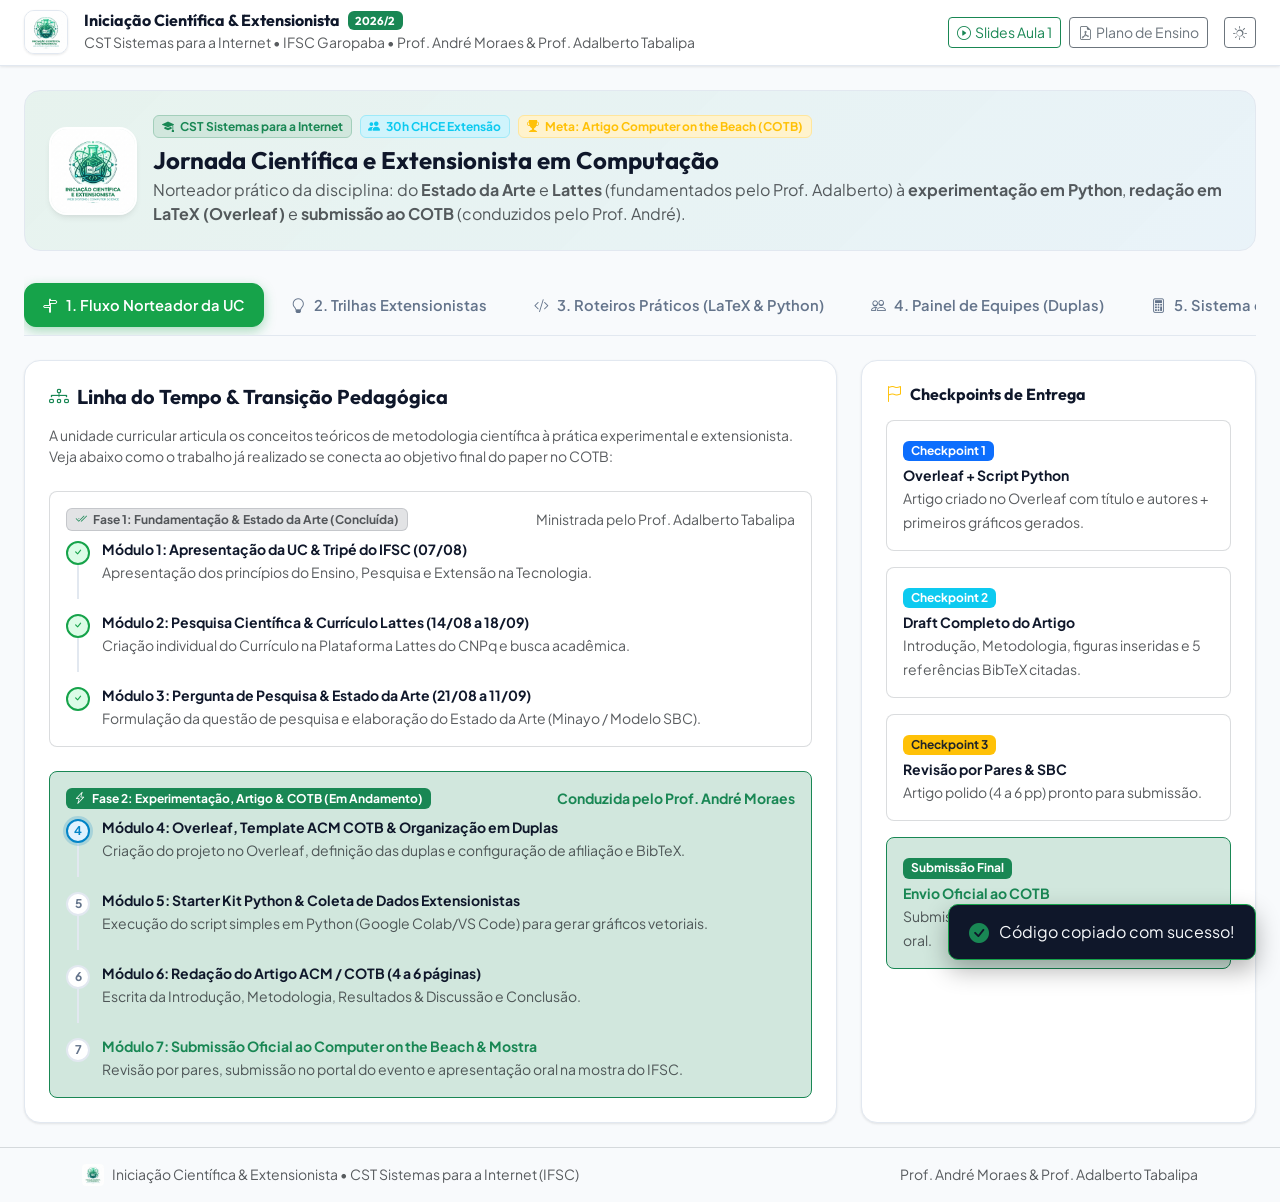
==== 2026-2/index.html @ ced4a986 "fix(overleaf): atualiza link do template simplificado no overleaf" ====
<!DOCTYPE html>
<html lang="pt-BR" data-bs-theme="light">

<head>
  <meta charset="UTF-8">
  <meta name="viewport" content="width=device-width, initial-scale=1.0">
  <title>Dashboard Iniciação Científica & Extensionista — CST Sistemas para a Internet (IFSC)</title>
  <meta name="description" content="Dashboard, Fluxo Norteador e Roteiros Práticos da Unidade Curricular de Iniciação Científica e Extensionista — CST Sistemas para a Internet (IFSC Câmpus Garopaba 2026/2).">

  <!-- Google Fonts -->
  <link rel="preconnect" href="https://fonts.googleapis.com">
  <link rel="preconnect" href="https://fonts.gstatic.com" crossorigin>
  <link href="https://fonts.googleapis.com/css2?family=Fira+Code:wght@400;500;600&family=Outfit:wght@400;500;600;700;800&family=Plus+Jakarta+Sans:wght@300;400;500;600;700;800&display=swap" rel="stylesheet">

  <!-- Bootstrap 5 CSS & Icons -->
  <link href="https://cdn.jsdelivr.net/npm/bootstrap@5.3.3/dist/css/bootstrap.min.css" rel="stylesheet">
  <link rel="stylesheet" href="https://cdn.jsdelivr.net/npm/bootstrap-icons@1.11.3/font/bootstrap-icons.min.css">

  <!-- Google Sign-In Identity Services & Estilos Dinâmicos -->
  <script src="https://accounts.google.com/gsi/client" async defer></script>
  <link rel="stylesheet" href="ice-live.css">

  <style>
    :root {
      --ifsc-green: #16a34a;
      --ifsc-green-hover: #15803d;
      --ifsc-green-light: #22c55e;
      --ifsc-green-subtle: #dcfce7;
      --bg-body: #f8fafc;
      --bg-surface: #ffffff;
      --bg-surface-alt: #f1f5f9;
      --bg-card: #ffffff;
      --bg-card-hover: #f8fafc;
      --text-main: #0f172a;
      --text-muted: #64748b;
      --border-color: #e2e8f0;
      --accent-blue: #0284c7;
      --accent-blue-subtle: #e0f2fe;
      --accent-purple: #7c3aed;
      --accent-purple-subtle: #f3e8ff;
      --accent-amber: #d97706;
      --accent-amber-subtle: #fef3c7;
      --accent-emerald: #059669;
      --accent-cyan: #0891b2;
      --radius-lg: 16px;
      --radius-md: 12px;
      --font-title: 'Outfit', sans-serif;
      --font-body: 'Plus Jakarta Sans', sans-serif;
      --font-code: 'Fira Code', monospace;
      --shadow-sm: 0 1px 3px rgba(0,0,0,0.06), 0 1px 2px rgba(0,0,0,0.04);
      --shadow-md: 0 4px 6px -1px rgba(0,0,0,0.07), 0 2px 4px -2px rgba(0,0,0,0.05);
      --shadow-lg: 0 10px 15px -3px rgba(0,0,0,0.08), 0 4px 6px -4px rgba(0,0,0,0.04);
    }

    [data-bs-theme="dark"] {
      --bg-body: #090d16;
      --bg-surface: #111827;
      --bg-surface-alt: #1a2234;
      --bg-card: #131d31;
      --bg-card-hover: #1b2844;
      --text-main: #f8fafc;
      --text-muted: #94a3b8;
      --border-color: rgba(255, 255, 255, 0.1);
      --ifsc-green-subtle: rgba(22, 163, 74, 0.2);
      --accent-blue-subtle: rgba(2, 132, 199, 0.2);
      --accent-purple-subtle: rgba(124, 58, 237, 0.2);
      --accent-amber-subtle: rgba(217, 119, 6, 0.2);
      --shadow-sm: 0 1px 3px rgba(0,0,0,0.3);
      --shadow-md: 0 4px 6px -1px rgba(0,0,0,0.4);
      --shadow-lg: 0 10px 15px -3px rgba(0,0,0,0.5);
    }

    * {
      box-sizing: border-box;
      margin: 0;
      padding: 0;
    }

    body {
      font-family: var(--font-body);
      background-color: var(--bg-body);
      color: var(--text-main);
      min-height: 100vh;
      display: flex;
      flex-direction: column;
      overflow-x: hidden;
      transition: background-color 0.25s ease, color 0.25s ease;
    }

    .font-title { font-family: var(--font-title); }
    .font-code { font-family: var(--font-code); }

    /* Header */
    .app-header {
      background: var(--bg-surface);
      border-bottom: 1px solid var(--border-color);
      position: sticky;
      top: 0;
      z-index: 1030;
      padding: 0.65rem 0;
      box-shadow: var(--shadow-sm);
    }

    .header-logo {
      width: 44px;
      height: 44px;
      border-radius: 10px;
      object-fit: cover;
      box-shadow: var(--shadow-sm);
      border: 1px solid var(--border-color);
    }

    /* Hero Banner */
    .hero-banner {
      background: linear-gradient(135deg, rgba(22, 163, 74, 0.08) 0%, rgba(2, 132, 199, 0.06) 100%);
      border: 1px solid var(--border-color);
      border-radius: var(--radius-lg);
      padding: 1.5rem;
      position: relative;
    }

    .hero-logo-large {
      width: 88px;
      height: 88px;
      border-radius: 18px;
      object-fit: cover;
      box-shadow: var(--shadow-md);
      border: 2px solid white;
    }

    /* Navegação Principal em Abas */
    .nav-tabs-custom {
      display: flex;
      gap: 0.5rem;
      border-bottom: 1px solid var(--border-color);
      padding: 0.5rem 0;
      overflow-x: auto;
      scrollbar-width: none;
    }
    .nav-tabs-custom::-webkit-scrollbar { display: none; }

    .tab-btn {
      background: transparent;
      border: 1px solid transparent;
      color: var(--text-muted);
      padding: 0.6rem 1.15rem;
      border-radius: 12px;
      font-weight: 600;
      font-size: 0.92rem;
      display: inline-flex;
      align-items: center;
      gap: 0.5rem;
      cursor: pointer;
      transition: all 0.2s ease;
      white-space: nowrap;
    }

    .tab-btn:hover {
      color: var(--text-main);
      background: var(--bg-surface-alt);
      border-color: var(--border-color);
    }

    .tab-btn.active {
      background: var(--ifsc-green);
      color: white !important;
      border-color: var(--ifsc-green);
      box-shadow: 0 4px 12px rgba(22, 163, 74, 0.35);
    }

    /* Cards e Containers */
    .section-card {
      background: var(--bg-card);
      border: 1px solid var(--border-color);
      border-radius: var(--radius-lg);
      padding: 1.5rem;
      box-shadow: var(--shadow-sm);
    }

    .hub-card {
      background: var(--bg-card);
      border: 1px solid var(--border-color);
      border-radius: var(--radius-lg);
      padding: 1.35rem;
      height: 100%;
      display: flex;
      flex-direction: column;
      box-shadow: var(--shadow-sm);
      transition: all 0.25s cubic-bezier(0.16, 1, 0.3, 1);
      position: relative;
    }

    .hub-card:hover {
      transform: translateY(-4px);
      box-shadow: var(--shadow-lg);
      border-color: rgba(22, 163, 74, 0.45);
    }

    .card-icon-lg {
      width: 56px;
      height: 56px;
      border-radius: 14px;
      display: flex;
      align-items: center;
      justify-content: center;
      font-size: 1.7rem;
      margin-bottom: 1rem;
      box-shadow: var(--shadow-sm);
    }

    .badge-green { background: var(--ifsc-green-subtle); color: var(--ifsc-green); }
    .badge-blue { background: var(--accent-blue-subtle); color: var(--accent-blue); }
    .badge-purple { background: var(--accent-purple-subtle); color: var(--accent-purple); }
    .badge-amber { background: var(--accent-amber-subtle); color: var(--accent-amber); }
    .badge-cyan { background: #cffafe; color: var(--accent-cyan); }

    /* Fluxo da Disciplina (Roadmap) */
    .flow-step {
      position: relative;
      padding-left: 2.25rem;
      margin-bottom: 1.75rem;
    }

    .flow-step::before {
      content: '';
      position: absolute;
      left: 11px;
      top: 26px;
      bottom: -15px;
      width: 2px;
      background: var(--border-color);
    }

    .flow-step:last-child::before { display: none; }

    .flow-dot {
      position: absolute;
      left: 0;
      top: 2px;
      width: 24px;
      height: 24px;
      border-radius: 50%;
      display: flex;
      align-items: center;
      justify-content: center;
      font-size: 0.75rem;
      font-weight: 700;
      background: var(--bg-surface);
      border: 2px solid var(--border-color);
      color: var(--text-muted);
    }

    .flow-done .flow-dot {
      background: #dcfce7;
      border-color: var(--ifsc-green);
      color: var(--ifsc-green);
    }

    .flow-current .flow-dot {
      background: #e0f2fe;
      border-color: var(--accent-blue);
      color: var(--accent-blue);
      box-shadow: 0 0 0 3px rgba(2, 132, 199, 0.2);
    }

    /* Code Blocks */
    .code-wrapper {
      background: #0d1117;
      border: 1px solid rgba(255, 255, 255, 0.12);
      border-radius: 10px;
      position: relative;
      overflow: hidden;
      margin: 1rem 0;
    }

    .code-header {
      background: #161b22;
      padding: 0.45rem 0.9rem;
      display: flex;
      justify-content: space-between;
      align-items: center;
      border-bottom: 1px solid rgba(255, 255, 255, 0.08);
      font-size: 0.8rem;
      color: #8b949e;
    }

    .code-content {
      padding: 0.9rem;
      margin: 0;
      overflow-x: auto;
      font-family: var(--font-code);
      font-size: 0.82rem;
      color: #e6edf3;
      line-height: 1.45;
    }

    .btn-copy {
      background: rgba(255, 255, 255, 0.1);
      border: 1px solid rgba(255, 255, 255, 0.2);
      color: #e6edf3;
      padding: 0.2rem 0.55rem;
      border-radius: 6px;
      font-size: 0.75rem;
      cursor: pointer;
      display: inline-flex;
      align-items: center;
      gap: 0.3rem;
      transition: all 0.2s;
    }

    .btn-copy:hover {
      background: var(--ifsc-green);
      color: white;
      border-color: var(--ifsc-green);
    }

    /* Toast */
    #toast-notification {
      position: fixed;
      bottom: 1.5rem;
      right: 1.5rem;
      background: #0f172a;
      color: #f8fafc;
      border: 1px solid var(--ifsc-green);
      border-radius: 10px;
      padding: 0.75rem 1.25rem;
      box-shadow: 0 10px 25px rgba(0, 0, 0, 0.3);
      display: flex;
      align-items: center;
      gap: 0.6rem;
      z-index: 1060;
      transform: translateY(150%);
      transition: transform 0.3s cubic-bezier(0.16, 1, 0.3, 1);
    }
    #toast-notification.show { transform: translateY(0); }
  </style>
</head>

<body>

  <!-- Toast de Notificação -->
  <div id="toast-notification">
    <i class="bi bi-check-circle-fill text-success fs-5"></i>
    <span id="toast-msg">Código copiado com sucesso!</span>
  </div>

  <!-- Header Superior -->
  <header class="app-header">
    <div class="container-fluid px-lg-4">
      <div class="d-flex align-items-center justify-content-between">
        <div class="d-flex align-items-center gap-3">
          <img src="logo-ice.jpg" alt="Logo Iniciação Científica IFSC" class="header-logo">
          <div>
            <h1 class="h6 mb-0 font-title fw-bold d-flex align-items-center gap-2">
              Iniciação Científica & Extensionista 
              <span class="badge bg-success text-white" style="font-size: 0.72rem;">2026/2</span>
            </h1>
            <small class="text-muted d-none d-md-inline">CST Sistemas para a Internet • IFSC Garopaba • Prof. André Moraes & Prof. Adalberto Tabalipa</small>
          </div>
        </div>

        <div class="d-flex align-items-center gap-2">
          <a href="aula-1-introducao/index.html" class="btn btn-sm btn-outline-success d-inline-flex align-items-center gap-1">
            <i class="bi bi-play-circle"></i> <span class="d-none d-sm-inline">Slides Aula 1</span>
          </a>
          <a href="plano_de_ensino.pdf" target="_blank" class="btn btn-sm btn-outline-secondary d-inline-flex align-items-center gap-1">
            <i class="bi bi-file-earmark-pdf"></i> <span class="d-none d-sm-inline">Plano de Ensino</span>
          </a>
          <div id="ice-auth"></div>
          <button class="btn btn-sm btn-outline-secondary" id="theme-toggle" title="Alternar Tema Claro/Escuro">
            <i class="bi bi-sun"></i>
          </button>
        </div>
      </div>
    </div>
  </header>

  <!-- Container Principal -->
  <main class="container-fluid px-lg-4 py-4 flex-grow-1">

    <!-- Hero Banner com Identidade Visual & Norteador -->
    <div class="hero-banner mb-4">
      <div class="row align-items-center g-3">
        <div class="col-auto">
          <img src="logo-ice.jpg" alt="Logotipo Oficial ICE IFSC" class="hero-logo-large">
        </div>
        <div class="col">
          <div class="d-flex flex-wrap gap-2 mb-2">
            <span class="badge bg-success-subtle text-success border border-success-subtle fw-bold"><i class="bi bi-mortarboard-fill me-1"></i> CST Sistemas para a Internet</span>
            <span class="badge bg-info-subtle text-info border border-info-subtle fw-bold"><i class="bi bi-people-fill me-1"></i> 30h CHCE Extensão</span>
            <span class="badge bg-warning-subtle text-warning border border-warning-subtle fw-bold"><i class="bi bi-trophy-fill me-1"></i> Meta: Artigo Computer on the Beach (COTB)</span>
          </div>
          <h2 class="h4 font-title fw-bold text-main mb-1">Jornada Científica e Extensionista em Computação</h2>
          <p class="text-muted mb-0">
            Norteador prático da disciplina: do <strong>Estado da Arte</strong> e <strong>Lattes</strong> (fundamentados pelo Prof. Adalberto) à <strong>experimentação em Python</strong>, <strong>redação em LaTeX (Overleaf)</strong> e <strong>submissão ao COTB</strong> (conduzidos pelo Prof. André).
          </p>
        </div>
      </div>
    </div>

    <!-- Navegação Principal por Abas -->
    <div class="nav-tabs-custom mb-4">
      <button class="tab-btn active" onclick="switchTab('tab-fluxo')">
        <i class="bi bi-signpost-split"></i> 1. Fluxo Norteador da UC
      </button>
      <button class="tab-btn" onclick="switchTab('tab-trilhas')">
        <i class="bi bi-lightbulb"></i> 2. Trilhas Extensionistas
      </button>
      <button class="tab-btn" onclick="switchTab('tab-roteiros')">
        <i class="bi bi-code-slash"></i> 3. Roteiros Práticos (LaTeX &amp; Python)
      </button>
      <button class="tab-btn" onclick="switchTab('tab-projetos')">
        <i class="bi bi-people"></i> 4. Painel de Equipes (Duplas)
      </button>
      <button class="tab-btn" onclick="switchTab('tab-avaliacao')">
        <i class="bi bi-calculator"></i> 5. Sistema de Avaliação
      </button>
      <button class="tab-btn" onclick="switchTab('tab-acervo')">
        <i class="bi bi-journal-bookmark"></i> 6. Acervo &amp; Links
      </button>
      <button class="tab-btn docente-only" id="tabBtnDocente" onclick="switchTab('tab-docente')" style="border-color: rgba(217, 119, 6, 0.45); color: #d97706;" title="Área restrita de gestão docente">
        <i class="bi bi-shield-lock-fill text-warning"></i> 7. Painel Docente <span class="badge bg-danger-subtle text-danger ms-1" style="font-size: 0.65rem;">Restrito</span>
      </button>
    </div>

    <!-- ========================================== -->
    <!-- ABA 1: FLUXO NORTEADOR DA DISCIPLINA -->
    <!-- ========================================== -->
    <section id="tab-fluxo" class="tab-content">
      <div class="row g-4">
        <div class="col-lg-8">
          <div class="section-card h-100">
            <h3 class="h5 font-title fw-bold mb-3 d-flex align-items-center gap-2">
              <i class="bi bi-diagram-3 text-success"></i> Linha do Tempo &amp; Transição Pedagógica
            </h3>
            <p class="text-muted small mb-4">
              A unidade curricular articula os conceitos teóricos de metodologia científica à prática experimental e extensionista. Veja abaixo como o trabalho já realizado se conecta ao objetivo final do paper no COTB:
            </p>

            <!-- FASE 1: PROF ADALBERTO -->
            <div class="p-3 bg-body rounded-3 border border-secondary border-opacity-25 mb-4">
              <div class="d-flex align-items-center justify-content-between mb-2">
                <span class="badge bg-secondary-subtle text-muted border border-secondary border-opacity-25 fw-bold">
                  <i class="bi bi-check2-all text-success me-1"></i> Fase 1: Fundamentação &amp; Estado da Arte (Concluída)
                </span>
                <span class="text-muted small">Ministrada pelo Prof. Adalberto Tabalipa</span>
              </div>

              <div class="flow-step flow-done">
                <div class="flow-dot"><i class="bi bi-check"></i></div>
                <strong class="d-block small text-main">Módulo 1: Apresentação da UC &amp; Tripé do IFSC (07/08)</strong>
                <span class="text-muted small">Apresentação dos princípios do Ensino, Pesquisa e Extensão na Tecnologia.</span>
              </div>

              <div class="flow-step flow-done">
                <div class="flow-dot"><i class="bi bi-check"></i></div>
                <strong class="d-block small text-main">Módulo 2: Pesquisa Científica &amp; Currículo Lattes (14/08 a 18/09)</strong>
                <span class="text-muted small">Criação individual do Currículo na Plataforma Lattes do CNPq e busca acadêmica.</span>
              </div>

              <div class="flow-step flow-done mb-0">
                <div class="flow-dot"><i class="bi bi-check"></i></div>
                <strong class="d-block small text-main">Módulo 3: Pergunta de Pesquisa &amp; Estado da Arte (21/08 a 11/09)</strong>
                <span class="text-muted small">Formulação da questão de pesquisa e elaboração do Estado da Arte (Minayo / Modelo SBC).</span>
              </div>
            </div>

            <!-- FASE 2: PROF ANDRÉ -->
            <div class="p-3 bg-success-subtle bg-opacity-25 rounded-3 border border-success border-opacity-30">
              <div class="d-flex align-items-center justify-content-between mb-2">
                <span class="badge bg-success text-white fw-bold">
                  <i class="bi bi-lightning-charge me-1"></i> Fase 2: Experimentação, Artigo &amp; COTB (Em Andamento)
                </span>
                <span class="text-success small fw-bold">Conduzida pelo Prof. André Moraes</span>
              </div>

              <div class="flow-step flow-current">
                <div class="flow-dot">4</div>
                <strong class="d-block small text-main">Módulo 4: Overleaf, Template ACM COTB &amp; Organização em Duplas</strong>
                <span class="text-muted small">Criação do projeto no Overleaf, definição das duplas e configuração de afiliação e BibTeX.</span>
              </div>

              <div class="flow-step">
                <div class="flow-dot">5</div>
                <strong class="d-block small text-main">Módulo 5: Starter Kit Python &amp; Coleta de Dados Extensionistas</strong>
                <span class="text-muted small">Execução do script simples em Python (Google Colab/VS Code) para gerar gráficos vetoriais.</span>
              </div>

              <div class="flow-step">
                <div class="flow-dot">6</div>
                <strong class="d-block small text-main">Módulo 6: Redação do Artigo ACM / COTB (4 a 6 páginas)</strong>
                <span class="text-muted small">Escrita da Introdução, Metodologia, Resultados &amp; Discussão e Conclusão.</span>
              </div>

              <div class="flow-step mb-0">
                <div class="flow-dot">7</div>
                <strong class="d-block small text-success">Módulo 7: Submissão Oficial ao Computer on the Beach &amp; Mostra</strong>
                <span class="text-muted small">Revisão por pares, submissão no portal do evento e apresentação oral na mostra do IFSC.</span>
              </div>
            </div>
          </div>
        </div>

        <div class="col-lg-4">
          <div class="section-card h-100">
            <h3 class="h6 font-title fw-bold mb-3 d-flex align-items-center gap-2">
              <i class="bi bi-flag text-warning"></i> Checkpoints de Entrega
            </h3>

            <div class="d-flex flex-column gap-3">
              <div class="p-3 bg-body rounded-3 border border-secondary border-opacity-25">
                <span class="badge bg-primary mb-1">Checkpoint 1</span>
                <strong class="d-block small text-main">Overleaf + Script Python</strong>
                <small class="text-muted">Artigo criado no Overleaf com título e autores + primeiros gráficos gerados.</small>
              </div>

              <div class="p-3 bg-body rounded-3 border border-secondary border-opacity-25">
                <span class="badge bg-info mb-1">Checkpoint 2</span>
                <strong class="d-block small text-main">Draft Completo do Artigo</strong>
                <small class="text-muted">Introdução, Metodologia, figuras inseridas e 5 referências BibTeX citadas.</small>
              </div>

              <div class="p-3 bg-body rounded-3 border border-secondary border-opacity-25">
                <span class="badge bg-warning text-dark mb-1">Checkpoint 3</span>
                <strong class="d-block small text-main">Revisão por Pares &amp; SBC</strong>
                <small class="text-muted">Artigo polido (4 a 6 pp) pronto para submissão.</small>
              </div>

              <div class="p-3 bg-success-subtle rounded-3 border border-success border-opacity-30">
                <span class="badge bg-success mb-1">Submissão Final</span>
                <strong class="d-block small text-success">Envio Oficial ao COTB</strong>
                <small class="text-muted">Submissão com comprovante e apresentação oral.</small>
              </div>
            </div>
          </div>
        </div>
      </div>
    </section>

    <!-- ========================================== -->
    <!-- ABA 2: TRILHAS EXTENSIONISTAS -->
    <!-- ========================================== -->
    <section id="tab-trilhas" class="tab-content d-none">
      <div class="section-card mb-4">
        <h3 class="h5 font-title fw-bold mb-2">4 Trilhas Práticas de Pesquisa &amp; Extensão (Duplas ou Individual)</h3>
        <p class="text-muted small mb-0">
          Escolha um dos 4 eixos temáticos estruturados abaixo. Cada trilha foi desenhada com escopo leve, dados acessíveis e títulos perfeitamente alinhados ao <em>Computer on the Beach (COTB)</em>:
        </p>
      </div>

      <div class="row g-4">
        <div class="col-md-6">
          <div class="hub-card">
            <div class="d-flex justify-content-between align-items-center mb-2">
              <span class="badge bg-success text-white">Trilha 1</span>
              <span class="badge bg-body border border-secondary border-opacity-25 text-muted">Dados Públicos</span>
            </div>
            <h4 class="h6 font-title fw-bold mb-2 text-main">Dados Abertos e Impacto Regional</h4>
            <p class="text-muted small mb-3">
              Investigação de dados públicos abertos sobre turismo, educação, saúde ou meio ambiente na região de Garopaba e litoral catarinense.
            </p>
            <div class="p-2.5 bg-body rounded border border-secondary border-opacity-25 font-code small text-main mb-3">
              "Análise de Dados Abertos sobre a Dinâmica Socioeconômica e Ambiental de Garopaba/SC: Subsídios para Políticas Públicas Digitais"
            </div>
            <ul class="text-muted small ps-3 mb-0">
              <li><strong>Fonte:</strong> Portal de Dados Abertos, IBGE, INMET ou Prefeituras.</li>
              <li><strong>Python:</strong> Ler CSV e gerar 2 gráficos de tendência/distribuição.</li>
            </ul>
          </div>
        </div>

        <div class="col-md-6">
          <div class="hub-card">
            <div class="d-flex justify-content-between align-items-center mb-2">
              <span class="badge bg-info text-white">Trilha 2</span>
              <span class="badge bg-body border border-secondary border-opacity-25 text-muted">Cidadania Digital</span>
            </div>
            <h4 class="h6 font-title fw-bold mb-2 text-main">Acessibilidade Web em Portais Públicos</h4>
            <p class="text-muted small mb-3">
              Auditoria de conformidade com diretrizes da WCAG/e-MAG em 5 a 10 sites municipais ou escolares da região.
            </p>
            <div class="p-2.5 bg-body rounded border border-secondary border-opacity-25 font-code small text-main mb-3">
              "Diagnóstico da Acessibilidade Web em Portais Públicos Municipais do Litoral Catarinense: Uma Avaliação Baseada nas Diretrizes WCAG"
            </div>
            <ul class="text-muted small ps-3 mb-0">
              <li><strong>Fonte:</strong> Auditorias com Lighthouse, WAVE ou ASES.</li>
              <li><strong>Python:</strong> Tabular notas e plotar gráfico comparativo.</li>
            </ul>
          </div>
        </div>

        <div class="col-md-6">
          <div class="hub-card">
            <div class="d-flex justify-content-between align-items-center mb-2">
              <span class="badge text-white" style="background: var(--accent-purple);">Trilha 3</span>
              <span class="badge bg-body border border-secondary border-opacity-25 text-muted">Pesquisa Social</span>
            </div>
            <h4 class="h6 font-title fw-bold mb-2 text-main">Mapeamento de Dores Digitais na Comunidade</h4>
            <p class="text-muted small mb-3">
              Questionário Google Forms estruturado com comerciantes, estudantes ou moradores sobre acesso a serviços públicos digitais.
            </p>
            <div class="p-2.5 bg-body rounded border border-secondary border-opacity-25 font-code small text-main mb-3">
              "Mapeamento dos Desafios na Adoção de Tecnologias Digitais por Microempreendedores Locais: Um Estudo Extensionista"
            </div>
            <ul class="text-muted small ps-3 mb-0">
              <li><strong>Fonte:</strong> Formulário com 15 a 30 respostas comunitárias.</li>
              <li><strong>Python:</strong> Gerar gráficos de setores e barras descritivos.</li>
            </ul>
          </div>
        </div>

        <div class="col-md-6">
          <div class="hub-card">
            <div class="d-flex justify-content-between align-items-center mb-2">
              <span class="badge bg-warning text-dark">Trilha 4</span>
              <span class="badge bg-body border border-secondary border-opacity-25 text-muted">Terceiro Setor</span>
            </div>
            <h4 class="h6 font-title fw-bold mb-2 text-main">Tecnologias Abertas para ONGs e Associações</h4>
            <p class="text-muted small mb-3">
              Estudo comparativo de ferramentas web gratuitas ou open source para apoiar entidades sem fins lucrativos da região.
            </p>
            <div class="p-2.5 bg-body rounded border border-secondary border-opacity-25 font-code small text-main mb-3">
              "Estudo Comparativo de Plataformas Web Gratuitas para Apoio à Gestão de Organizações Sem Fins Lucrativos"
            </div>
            <ul class="text-muted small ps-3 mb-0">
              <li><strong>Fonte:</strong> Matriz de avaliação de usabilidade, custo e segurança.</li>
              <li><strong>Python:</strong> Geração de gráfico comparativo de pontuações.</li>
            </ul>
          </div>
        </div>
      </div>
    </section>

    <!-- ========================================== -->
    <!-- ABA 3: ROTEIROS PRÁTICOS (LATEX & PYTHON) -->
    <!-- ========================================== -->
    <section id="tab-roteiros" class="tab-content d-none">

      <!-- CABEÇALHO DA SEÇÃO DE ROTEIROS -->
      <div class="d-flex flex-wrap justify-content-between align-items-center gap-2 mb-4">
        <div>
          <h3 class="h5 font-title fw-bold text-main mb-1">
            Roteiros Práticos e Guias de Bancada
          </h3>
          <p class="text-muted small mb-0">
            Guias oficiais passo a passo em 3 etapas integradas: escrita no Overleaf, análise no Colab e pipeline do dado piloto.
          </p>
        </div>
        <div class="d-flex align-items-center gap-2">
          <button class="btn btn-sm btn-outline-secondary d-inline-flex align-items-center gap-1" type="button" data-bs-toggle="collapse" data-bs-target="#collapseCodigosReferencia" aria-expanded="false" aria-controls="collapseCodigosReferencia">
            <i class="bi bi-code-slash"></i> Ver Códigos de Referência
          </button>
        </div>
      </div>

      <!-- GRID DE 3 CARDS PEDAGÓGICOS LADO A LADO (PADRÃO PROJETO INTEGRADOR 2) -->
      <div class="pedagogical-hub-grid mb-4">

        <!-- CARD 1: ROTEIRO 01 (LATEX & OVERLEAF) -->
        <div class="pedagogical-card featured-green">
          <div class="pedagogical-card-top">
            <div class="pedagogical-icon green">
              <i class="bi bi-file-earmark-code"></i>
            </div>
            <div>
              <span class="pedagogical-badge green">Roteiro 01 • Template &amp; Overleaf</span>
              <h4>Escrita Científica no COTB 2027</h4>
            </div>
          </div>

          <!-- CLIPART VISUAL SVG INDICATIVO -->
          <div class="card-clipart-box green">
            <svg viewBox="0 0 280 85" fill="none" xmlns="http://www.w3.org/2000/svg">
              <rect x="25" y="6" width="230" height="73" rx="6" fill="#ffffff" fill-opacity="0.95" stroke="#16a34a" stroke-width="1.2"/>
              <!-- Header do Artigo -->
              <rect x="35" y="12" width="90" height="5" rx="2" fill="#16a34a" fill-opacity="0.8"/>
              <rect x="35" y="20" width="130" height="4" rx="2" fill="#0f172a" fill-opacity="0.7"/>
              <rect x="35" y="26" width="70" height="3" rx="1.5" fill="#64748b" fill-opacity="0.6"/>
              <rect x="195" y="12" width="50" height="12" rx="3" fill="#16a34a" fill-opacity="0.15" stroke="#16a34a" stroke-width="0.8"/>
              <text x="220" y="21" font-size="7" font-weight="bold" fill="#16a34a" text-anchor="middle" font-family="sans-serif">COTB 2027</text>
              <!-- Coluna Esquerda -->
              <line x1="35" y1="34" x2="135" y2="34" stroke="#cbd5e1" stroke-width="2"/>
              <line x1="35" y1="39" x2="130" y2="39" stroke="#cbd5e1" stroke-width="2"/>
              <line x1="35" y1="44" x2="135" y2="44" stroke="#cbd5e1" stroke-width="2"/>
              <!-- Mini Tabela -->
              <rect x="35" y="50" width="95" height="22" rx="2" fill="#f8fafc" stroke="#94a3b8" stroke-width="0.8"/>
              <line x1="35" y1="56" x2="130" y2="56" stroke="#16a34a" stroke-width="1"/>
              <line x1="35" y1="64" x2="130" y2="64" stroke="#e2e8f0" stroke-width="0.8"/>
              <!-- Coluna Direita -->
              <rect x="145" y="34" width="100" height="38" rx="3" fill="#ecfdf5" stroke="#10b981" stroke-width="0.8" stroke-dasharray="2 2"/>
              <path d="M 155 60 L 175 46 L 195 54 L 215 42 L 235 56" stroke="#16a34a" stroke-width="1.5" fill="none"/>
              <circle cx="175" cy="46" r="2" fill="#16a34a"/>
              <circle cx="215" cy="42" r="2" fill="#16a34a"/>
              <text x="195" y="68" font-size="6" fill="#047857" text-anchor="middle" font-family="sans-serif">Fig. 1: \columnwidth</text>
            </svg>
          </div>

          <p>
            Domínio do modelo oficial ACM sigconf em 2 colunas: metadados dos autores (IFSC), resumo, citações bibtex, figuras em 1 coluna e tabelas booktabs.
          </p>

          <div class="pedagogical-card-footer">
            <div class="pedagogical-deliverable">
              <i class="bi bi-check-circle-fill text-success"></i>
              <span><strong>Entrega:</strong> Artigo base compilado no Overleaf</span>
            </div>
            <div class="pedagogical-actions-group">
              <a href="roteiro-1-latex-cotb-imagens-tabelas/roteiro_cotb_latex.pdf" target="_blank" class="btn-card-action btn-pdf">
                <i class="bi bi-file-earmark-pdf-fill"></i> Roteiro PDF
              </a>
              <a href="templates-cotb/template_cotb2027_overleaf.zip" download class="btn-card-action btn-primary-action">
                <i class="bi bi-file-earmark-zip-fill"></i> Baixar Template (.zip)
              </a>
              <a href="https://www.overleaf.com/project/6aee47eac2b88b3db042894d" target="_blank" class="btn-card-action">
                <i class="bi bi-box-arrow-up-right"></i> Template no Overleaf
              </a>
              <a href="https://www.tablesgenerator.com/latex_tables" target="_blank" class="btn-card-action">
                <i class="bi bi-table"></i> TablesGen
              </a>
            </div>
          </div>
        </div>

        <!-- CARD 2: ROTEIRO 02 (PYTHON & COLAB) -->
        <div class="pedagogical-card featured-blue">
          <div class="pedagogical-card-top">
            <div class="pedagogical-icon blue">
              <i class="bi bi-filetype-py"></i>
            </div>
            <div>
              <span class="pedagogical-badge blue">Roteiro 02 • Google Colab &amp; Python</span>
              <h4>Starter Kit Python &amp; Gráficos</h4>
            </div>
          </div>

          <!-- CLIPART VISUAL SVG INDICATIVO -->
          <div class="card-clipart-box blue">
            <svg viewBox="0 0 280 85" fill="none" xmlns="http://www.w3.org/2000/svg">
              <rect x="25" y="6" width="230" height="73" rx="6" fill="#0f172a" stroke="#0284c7" stroke-width="1.2"/>
              <circle cx="36" cy="14" r="2.5" fill="#ef4444"/>
              <circle cx="44" cy="14" r="2.5" fill="#f59e0b"/>
              <circle cx="52" cy="14" r="2.5" fill="#10b981"/>
              <text x="62" y="16" font-size="6" fill="#94a3b8" font-family="monospace">analise_experimento.ipynb</text>
              <!-- Gráficos -->
              <rect x="135" y="22" width="112" height="50" rx="3" fill="#1e293b" stroke="#334155" stroke-width="0.8"/>
              <rect x="145" y="42" width="18" height="24" rx="1.5" fill="#0072b2"/>
              <line x1="154" y1="36" x2="154" y2="42" stroke="#ffffff" stroke-width="1.2"/>
              <line x1="151" y1="36" x2="157" y2="36" stroke="#ffffff" stroke-width="1.2"/>
              <rect x="170" y="32" width="18" height="34" rx="1.5" fill="#e69f00"/>
              <line x1="179" y1="26" x2="179" y2="32" stroke="#ffffff" stroke-width="1.2"/>
              <line x1="176" y1="26" x2="182" y2="26" stroke="#ffffff" stroke-width="1.2"/>
              <rect x="195" y="48" width="18" height="18" rx="1.5" fill="#009e73"/>
              <line x1="204" y1="44" x2="204" y2="48" stroke="#ffffff" stroke-width="1.2"/>
              <line x1="201" y1="44" x2="207" y2="44" stroke="#ffffff" stroke-width="1.2"/>
              <line x1="140" y1="40" x2="240" y2="40" stroke="#f8fafc" stroke-width="1" stroke-dasharray="3 2"/>
              <text x="225" y="30" font-size="5" fill="#38bdf8" font-family="monospace">3.33 pol.</text>
              <!-- Linhas de código -->
              <text x="35" y="30" font-size="6.5" fill="#38bdf8" font-family="monospace">df = pd.read_csv()</text>
              <text x="35" y="40" font-size="6.5" fill="#4ade80" font-family="monospace">resumo = df.groupby()</text>
              <text x="35" y="50" font-size="6.5" fill="#fcd34d" font-family="monospace">fig.savefig('barras.pdf')</text>
              <text x="35" y="60" font-size="6.5" fill="#c084fc" font-family="monospace">tabela_resultados.tex</text>
              <rect x="35" y="66" width="70" height="7" rx="2" fill="#0284c7" fill-opacity="0.3"/>
              <text x="38" y="72" font-size="5.5" font-weight="bold" fill="#38bdf8" font-family="sans-serif">EXPORTAÇÃO VETORIAL</text>
            </svg>
          </div>

          <p>
            Do zero ao gráfico: manipulação de dados com Pandas, médias e desvios padrão, gráficos de barras e boxplots em PDF vetorial (3,33 pol.) e exportação de tabelas LaTeX.
          </p>

          <div class="pedagogical-card-footer">
            <div class="pedagogical-deliverable">
              <i class="bi bi-check-circle-fill text-primary"></i>
              <span><strong>Entrega:</strong> Gráficos em PDF e tabela booktabs</span>
            </div>
            <div class="pedagogical-actions-group">
              <a href="roteiro-2-python-graficos/roteiro_python_graficos.pdf" target="_blank" class="btn-card-action btn-pdf">
                <i class="bi bi-file-earmark-pdf-fill"></i> Roteiro PDF
              </a>
              <a href="https://colab.research.google.com/github/chameoandre/CST-Sistemas-para-internet-iniciacao-cientifica-extensionista/blob/main/2026-2/roteiro-2-python-graficos/analise_experimento.ipynb" target="_blank" class="btn-card-action btn-blue">
                <i class="bi bi-play-circle-fill"></i> Google Colab
              </a>
              <a href="roteiro-2-python-graficos/dados_experimento.csv" download class="btn-card-action">
                <i class="bi bi-file-earmark-spreadsheet"></i> Dados (.csv)
              </a>
              <a href="roteiro-2-python-graficos/analise_experimento.py" download class="btn-card-action">
                <i class="bi bi-download"></i> Script (.py)
              </a>
            </div>
          </div>
        </div>

        <!-- CARD 3: ROTEIRO 03 (OFICINA INTEGRADA: DADO AO OVERLEAF) -->
        <div class="pedagogical-card featured-purple">
          <div class="pedagogical-card-top">
            <div class="pedagogical-icon purple">
              <i class="bi bi-diagram-3-fill"></i>
            </div>
            <div>
              <span class="pedagogical-badge purple">Roteiro 03 • Oficina de Bancada</span>
              <h4>Do Dado ao Artigo no Overleaf</h4>
            </div>
          </div>

          <!-- CLIPART VISUAL SVG INDICATIVO -->
          <div class="card-clipart-box purple">
            <svg viewBox="0 0 280 85" fill="none" xmlns="http://www.w3.org/2000/svg">
              <rect x="25" y="6" width="230" height="73" rx="6" fill="#1e1b4b" stroke="#7c3aed" stroke-width="1.2"/>
              <path d="M 48 42 L 95 42 L 142 42 L 189 42 L 233 42" stroke="#a78bfa" stroke-width="2" stroke-dasharray="3 3"/>
              
              <circle cx="48" cy="42" r="13" fill="#2e1065" stroke="#38bdf8" stroke-width="1.5"/>
              <text x="48" y="39" font-size="6" font-weight="bold" fill="#38bdf8" text-anchor="middle" font-family="sans-serif">1</text>
              <text x="48" y="47" font-size="5" fill="#e0e7ff" text-anchor="middle" font-family="sans-serif">CSV</text>
              
              <circle cx="95" cy="42" r="13" fill="#2e1065" stroke="#4ade80" stroke-width="1.5"/>
              <text x="95" y="39" font-size="6" font-weight="bold" fill="#4ade80" text-anchor="middle" font-family="sans-serif">2</text>
              <text x="95" y="47" font-size="5" fill="#e0e7ff" text-anchor="middle" font-family="sans-serif">Colab</text>

              <circle cx="142" cy="42" r="13" fill="#2e1065" stroke="#fbbf24" stroke-width="1.5"/>
              <text x="142" y="39" font-size="6" font-weight="bold" fill="#fbbf24" text-anchor="middle" font-family="sans-serif">3</text>
              <text x="142" y="47" font-size="5" fill="#e0e7ff" text-anchor="middle" font-family="sans-serif">PDFs</text>

              <circle cx="189" cy="42" r="13" fill="#2e1065" stroke="#c084fc" stroke-width="1.5"/>
              <text x="189" y="39" font-size="6" font-weight="bold" fill="#c084fc" text-anchor="middle" font-family="sans-serif">4</text>
              <text x="189" y="47" font-size="5" fill="#e0e7ff" text-anchor="middle" font-family="sans-serif">LaTeX</text>

              <circle cx="233" cy="42" r="13" fill="#047857" stroke="#34d399" stroke-width="1.5"/>
              <text x="233" y="39" font-size="6" font-weight="bold" fill="#ffffff" text-anchor="middle" font-family="sans-serif">5</text>
              <text x="233" y="47" font-size="4.5" font-weight="bold" fill="#ffffff" text-anchor="middle" font-family="sans-serif">COTB</text>

              <text x="35" y="17" font-size="7" font-weight="bold" fill="#c4b5fd" font-family="sans-serif">PIPELINE INTEGRADO</text>
              <text x="245" y="17" font-size="6" fill="#a78bfa" text-anchor="end" font-family="monospace">5 ETAPAS</text>
              <text x="140" y="70" font-size="6" fill="#ddd6fe" text-anchor="middle" font-family="sans-serif">Do Dado Bruto ao Artigo Compilado</text>
            </svg>
          </div>

          <p>
            Pipeline prático de bancada: planilha piloto com 3 colunas universais (<code>grupo, rodada, valor</code>), execução no Colab e enxerto direto no <code>main.tex</code> do Overleaf.
          </p>

          <div class="pedagogical-card-footer">
            <div class="pedagogical-deliverable">
              <i class="bi bi-check-circle-fill text-purple"></i>
              <span><strong>Entrega:</strong> Checkpoint 2 (Artigo com dados + link no Painel)</span>
            </div>
            <div class="pedagogical-actions-group">
              <a href="roteiro-oficina-dados-overleaf/roteiro_oficina_dados_overleaf.pdf" target="_blank" class="btn-card-action btn-pdf">
                <i class="bi bi-file-earmark-pdf-fill"></i> Roteiro PDF
              </a>
              <a href="modelo_dados_piloto.csv" download class="btn-card-action btn-purple">
                <i class="bi bi-file-earmark-spreadsheet-fill"></i> Planilha Modelo (.csv)
              </a>
              <a href="https://colab.research.google.com/github/chameoandre/CST-Sistemas-para-internet-iniciacao-cientifica-extensionista/blob/main/2026-2/roteiro-2-python-graficos/analise_experimento.ipynb" target="_blank" class="btn-card-action">
                <i class="bi bi-play-circle"></i> Colab
              </a>
              <a href="https://www.overleaf.com/project/6aee47eac2b88b3db042894d" target="_blank" class="btn-card-action">
                <i class="bi bi-box-arrow-up-right"></i> Template no Overleaf
              </a>
            </div>
          </div>
        </div>

      </div>

      <!-- PAINEL COLAPSÁVEL DE CÓDIGOS E DETALHES DE REFERÊNCIA -->
      <div class="collapse" id="collapseCodigosReferencia">
        <div class="section-card mb-4 border-primary">
          <div class="d-flex justify-content-between align-items-center mb-3">
            <div>
              <h4 class="h6 font-title fw-bold text-main mb-0">
                <i class="bi bi-code-square text-primary me-1"></i> Códigos e Snippets de Referência
              </h4>
              <small class="text-muted">Copie os códigos prontos para usar no seu artigo ou script de análise.</small>
            </div>
            <button class="btn btn-sm btn-outline-secondary" type="button" data-bs-toggle="collapse" data-bs-target="#collapseCodigosReferencia">
              <i class="bi bi-chevron-up"></i> Fechar
            </button>
          </div>

          <div class="row g-3">
            <!-- SNIPPET OFICINA -->
            <div class="col-12">
              <div class="p-3 bg-body rounded-3 border">
                <div class="d-flex justify-content-between align-items-center mb-2">
                  <div class="d-flex align-items-center gap-2">
                    <span class="badge bg-purple text-white">LaTeX • Enxerto Oficina (Roteiro 03)</span>
                    <span class="small text-muted">Cole na seção de <strong>Resultados</strong> do seu <code>main.tex</code>:</span>
                  </div>
                  <button class="btn btn-sm btn-outline-secondary py-0 px-2" style="font-size: 0.75rem;" onclick="copyCode('code-snippet-oficina')">
                    <i class="bi bi-clipboard me-1"></i> Copiar Snippet
                  </button>
                </div>
                <pre class="mb-0 p-2 bg-light rounded text-dark font-code" id="code-snippet-oficina" style="font-size: 0.8rem;"><code>\begin{figure}[htbp]
  \centering
  \includegraphics[width=\columnwidth]{grafico_barras.pdf}
  \caption{Médias e desvio padrão das medições de desempenho por grupo (n = 5 rodadas).}
  \label{fig:desempenho}
\end{figure}

\input{tabela_resultados}</code></pre>
              </div>
            </div>

            <!-- LATEX MAIN.TEX -->
            <div class="col-lg-6">
              <div class="d-flex justify-content-between align-items-center mb-1">
                <strong class="font-title small text-main">Código Base Completo (<code>main.tex</code> — ACM COTB)</strong>
                <button class="btn-copy" onclick="copyCode('code-latex-main')">
                  <i class="bi bi-clipboard"></i> Copiar
                </button>
              </div>
              <div class="code-wrapper">
                <div class="code-header">
                  <span>main.tex (ACM sigconf / COTB)</span>
                  <span class="badge bg-secondary">LaTeX</span>
                </div>
                <pre class="code-content" id="code-latex-main" style="max-height: 240px;"><code>\documentclass[sigconf,nonacm]{acmart}
\usepackage{booktabs}
\usepackage{graphicx}

\title{Título da Pesquisa: Uma Proposta Aplicada com Impacto Comunitário}

\author{Estudante 1}
\affiliation{
  \institution{Instituto Federal de Santa Catarina}
  \city{Garopaba}
  \country{Brasil}
}
\email{estudante1@aluno.ifsc.edu.br}

\author{Estudante 2}
\affiliation{
  \institution{Instituto Federal de Santa Catarina}
  \city{Garopaba}
  \country{Brasil}
}
\email{estudante2@aluno.ifsc.edu.br}

\begin{document}

\begin{abstract}
Este artigo apresenta uma pesquisa aplicada conduzida no âmbito da Unidade Curricular de Iniciação Científica e Extensionista...
\end{abstract}

\keywords{Iniciação Científica, Extensão Universitária, Sistemas para Internet}

\maketitle

\section{Introdução}
O contexto e a motivação do trabalho são apresentados aqui. A Figura~\ref{fig:grafico} detalha a distribuição inicial.

% --- FIGURA EM 1 COLUNA ---
\begin{figure}[htbp]
  \centering
  \includegraphics[width=\columnwidth]{grafico_resultados.png}
  \caption{Média do tempo de resposta obtida nos testes experimentais.}
  \label{fig:grafico}
\end{figure}

\section{Metodologia e Resultados}
A Tabela~\ref{tab:dados} sintetiza os parâmetros comparados.

% --- TABELA EM 1 COLUNA (BOOKTABS) ---
\begin{table}[htbp]
  \caption{Comparativo das métricas analisadas nos experimentos}
  \label{tab:dados}
  \centering
  \begin{tabular}{lcr}
    \toprule
    \textbf{Ferramenta} & \textbf{Participantes} & \textbf{Desempenho} \\
    \midrule
    Script Python       & 15                     & 91,2\% \\
    Coleta Automatizada & 15                     & 88,7\% \\
    \bottomrule
  \end{tabular}
\end{table}

\bibliographystyle{ACM-Reference-Format}
\bibliography{referencias}
\end{document}</code></pre>
              </div>
            </div>

            <!-- SCRIPT PYTHON -->
            <div class="col-lg-6">
              <div class="d-flex justify-content-between align-items-center mb-1">
                <strong class="font-title small text-main">Script Python (<code>analise_experimento.py</code>)</strong>
                <button class="btn-copy" onclick="copyCode('code-python-main')">
                  <i class="bi bi-clipboard"></i> Copiar
                </button>
              </div>
              <div class="code-wrapper">
                <div class="code-header">
                  <span>analise_experimento.py</span>
                  <span class="badge bg-secondary">Python 3</span>
                </div>
                <pre class="code-content" id="code-python-main" style="max-height: 240px;"><code>"""
analise_experimento.py — Starter Kit Python & Gráficos (Roteiro Prático 02)
Iniciação Científica e Extensionista — CST Sistemas para a Internet — IFSC Garopaba
"""
import os
import matplotlib.pyplot as plt
import pandas as pd

# CONFIGURAÇÃO
ARQUIVO_DADOS = "modelo_dados_piloto.csv"
COLUNA_GRUPO = "grupo"
COLUNA_METRICA = "valor"
ROTULO_EIXO_Y = "Tempo de Resposta (ms)"
LARGURA_COLUNA_POL = 3.33
ALTURA_POL = 2.3

CORES = ["#0072B2", "#E69F00", "#009E73", "#CC79A7"]

df = pd.read_csv(ARQUIVO_DADOS)
resumo = df.groupby(COLUNA_GRUPO)[COLUNA_METRICA].agg(
    n="count", media="mean", desvio="std", minimo="min", maximo="max"
).reset_index()

grupos = resumo[COLUNA_GRUPO].tolist()
cores = [CORES[i % len(CORES)] for i in range(len(grupos))]

fig, ax = plt.subplots(figsize=(LARGURA_COLUNA_POL, ALTURA_POL))
ax.bar(grupos, resumo["media"], yerr=resumo["desvio"], capsize=3, color=cores, edgecolor="black", linewidth=0.5)
ax.set_ylabel(ROTULO_EIXO_Y)
fig.tight_layout()
fig.savefig("grafico_barras.pdf", bbox_inches="tight")
plt.show()</code></pre>
              </div>
            </div>

          </div>
        </div>
      </div>

    </section>

    <!-- ========================================== -->
    <!-- ABA 4: PAINEL DE EQUIPES -->
    <!-- ========================================== -->
    <section id="tab-projetos" class="tab-content d-none">
      <div class="section-card mb-4">
        <div class="d-flex flex-wrap justify-content-between align-items-center gap-2">
          <div>
            <h3 class="h5 font-title fw-bold mb-1">Painel de Acompanhamento das Equipes (2026/2)</h3>
            <p class="text-muted small mb-0">Controle e mentoria dos artigos científicos das duplas e estudantes individuais.</p>
          </div>
          <div class="d-flex align-items-center gap-2">
            <button class="btn btn-sm btn-outline-success d-inline-flex align-items-center gap-1" type="button" data-bs-toggle="collapse" data-bs-target="#collapseTemasInspiradores" aria-expanded="true" aria-controls="collapseTemasInspiradores">
              <i class="bi bi-lightbulb-fill"></i> <span class="d-none d-sm-inline">Banco de Temas</span>
            </button>
            <button class="btn btn-sm btn-success d-inline-flex align-items-center gap-1" onclick="ICE.abrirModalCadastro()">
              <i class="bi bi-plus-lg"></i> Cadastrar Dupla / Proposta
            </button>
          </div>
        </div>
      </div>

      <!-- VITRINE DE TEMAS INSPIRADORES (EDUCAÇÃO ACESSÍVEL, LIBRAS E TELEMEDICINA) -->
      <div class="section-card mb-4 border border-success border-opacity-30" id="secao-temas-inspiracao">
        <div class="d-flex flex-wrap justify-content-between align-items-center gap-2 mb-3">
          <div class="d-flex align-items-center gap-2">
            <span class="badge bg-success-subtle text-success p-2 rounded-circle fs-6">
              <i class="bi bi-lightbulb-fill"></i>
            </span>
            <div>
              <h4 class="h6 font-title fw-bold text-main mb-0">Vitrine de Temas &amp; Ideias Inspiradoras (com Análise de Dados)</h4>
              <small class="text-muted">Propostas práticas prontas para direcionar sua pesquisa no formato SBC/COTB com métodos em Python.</small>
            </div>
          </div>
          <button class="btn btn-sm btn-light border py-1 px-2 d-inline-flex align-items-center gap-1" type="button" data-bs-toggle="collapse" data-bs-target="#collapseTemasInspiradores" aria-expanded="true" aria-controls="collapseTemasInspiradores" style="font-size: 0.78rem;">
            <i class="bi bi-chevron-expand"></i> <span id="toggle-temas-text">Recolher / Expandir</span>
          </button>
        </div>

        <div class="collapse show" id="collapseTemasInspiradores">
          <!-- Filtros Rápidos por Eixo Temático -->
          <div class="d-flex flex-wrap gap-2 mb-3 pb-2 border-bottom border-secondary border-opacity-15" id="filtros-temas-inspiradores">
            <button class="btn btn-sm btn-success filter-btn active" onclick="ICE.filtrarTemas('todos', this)">
              <i class="bi bi-grid-fill me-1"></i> Todos os Temas (15)
            </button>
            <button class="btn btn-sm btn-outline-secondary filter-btn" onclick="ICE.filtrarTemas('crossover_pi', this)">
              <i class="bi bi-intersect me-1"></i> Projetos Integradores (Crossover PI I/II) (6)
            </button>
            <button class="btn btn-sm btn-outline-secondary filter-btn" onclick="ICE.filtrarTemas('educacao_acessibilidade', this)">
              <i class="bi bi-mortarboard-fill me-1"></i> Tec. Educacional &amp; Acessibilidade (3)
            </button>
            <button class="btn btn-sm btn-outline-secondary filter-btn" onclick="ICE.filtrarTemas('linguagem_sinais', this)">
              <i class="bi bi-hand-index-thumb-fill me-1"></i> Linguagem de Sinais (Libras) (3)
            </button>
            <button class="btn btn-sm btn-outline-secondary filter-btn" onclick="ICE.filtrarTemas('video_medico', this)">
              <i class="bi bi-camera-video-fill me-1"></i> Vídeo Médico &amp; Telemedicina (3)
            </button>
          </div>

          <!-- Grid dos Cards de Temas Inspiradores -->
          <div class="row g-3" id="cards-temas-inspiradores">
            <!-- Renderizado dinamicamente por ice-live.js -->
          </div>
        </div>
      </div>

      <!-- CARDS DE EQUIPES CADASTRADAS -->
      <div class="d-flex justify-content-between align-items-center mb-3">
        <h4 class="h6 font-title fw-bold text-main mb-0 d-flex align-items-center gap-2">
          <i class="bi bi-people-fill text-success"></i> Equipes &amp; Artigos em Andamento
        </h4>
        <span class="badge bg-secondary-subtle text-secondary" id="total-equipes-badge">Carregando equipes...</span>
      </div>

      <div class="row g-3" id="teams-container">
        <!-- Renderizado dinamicamente por ice-live.js -->
      </div>
    </section>

    <!-- ========================================== -->
    <!-- ABA 5: SISTEMA DE AVALIAÇÃO -->
    <!-- ========================================== -->
    <section id="tab-avaliacao" class="tab-content d-none">
      <div class="row g-4">
        <div class="col-lg-8">
          <div class="section-card h-100">
            <h3 class="h5 font-title fw-bold mb-3 d-flex align-items-center gap-2">
              <i class="bi bi-calculator text-success"></i> Critérios de Avaliação &amp; Composição da Média
            </h3>
            <p class="text-muted small mb-4">
              A avaliação da aprendizagem possui caráter formativo, processual e contínuo, baseada em 3 instrumentos principais conforme o Plano de Ensino homologado:
            </p>

            <div class="table-responsive mb-4">
              <table class="table table-bordered table-hover align-middle small">
                <thead class="table-light">
                  <tr>
                    <th>Instrumento Avaliativo</th>
                    <th>Descrição &amp; Critérios</th>
                    <th class="text-center" style="width: 100px;">Peso</th>
                  </tr>
                </thead>
                <tbody>
                  <tr>
                    <td><strong>Avaliação Conceitual (A1)</strong></td>
                    <td class="text-muted">Avaliação teórica/prática sobre tipos de pesquisa, conduta ética, normas SBC e diretrizes da extensão universitária.</td>
                    <td class="text-center fw-bold text-warning">20%</td>
                  </tr>
                  <tr>
                    <td><strong>Produção Contínua (A2)</strong></td>
                    <td class="text-muted">Assiduidade, pontualidade no cumprimento dos Checkpoints 1, 2 e 3 e participação nas mentorias em laboratório.</td>
                    <td class="text-center fw-bold text-info">35%</td>
                  </tr>
                  <tr>
                    <td><strong>Artigo SBC &amp; Submissão COTB (A3)</strong></td>
                    <td class="text-muted">Entrega do Artigo Científico formatado no padrão SBC (Overleaf), gráficos gerados, comprovante de submissão ao COTB e defesa oral na Mostra do Câmpus.</td>
                    <td class="text-center fw-bold text-success">45%</td>
                  </tr>
                </tbody>
              </table>
            </div>

            <div class="p-3 bg-body rounded-3 border border-secondary border-opacity-25">
              <strong class="d-block small text-main mb-1"><i class="bi bi-info-circle text-info me-1"></i> Fórmula de Cálculo da Média Final (MF):</strong>
              <div class="font-code text-success fw-bold p-2 bg-surface rounded border border-secondary border-opacity-20 text-center">
                MF = (A1 × 0,20) + (A2 × 0,35) + (A3 × 0,45)
              </div>
            </div>
          </div>
        </div>

        <div class="col-lg-4">
          <div class="section-card h-100">
            <h3 class="h6 font-title fw-bold mb-3 d-flex align-items-center gap-2">
              <i class="bi bi-shield-check text-success"></i> Critérios de Aprovação
            </h3>
            <ul class="text-muted small ps-3 d-flex flex-column gap-2 mb-0">
              <li><strong>Frequência Mínima:</strong> 75% dos encontros presenciais obrigatórios.</li>
              <li><strong>Média Final para Aprovação:</strong> $\ge 6{,}0$ (seis inteiros).</li>
              <li><strong>Horas de Extensão:</strong> Cumprimento das 30h CHCE vinculadas à produção do artigo extensionista.</li>
              <li><strong>Recuperação:</strong> Garantida conforme o Regulamento Didático-Pedagógico (RDP) do IFSC.</li>
            </ul>
          </div>
        </div>
      </div>
    </section>

    <!-- ========================================== -->
    <!-- ABA 6: ACERVO & LINKS ÚTEIS -->
    <!-- ========================================== -->
    <section id="tab-acervo" class="tab-content d-none">
      <div class="section-card mb-4">
        <h3 class="h5 font-title fw-bold mb-2">Acervo, Modelos &amp; Links Acadêmicos</h3>
        <p class="text-muted small mb-0">Acesso direto a bases de dados científicas, formulários institucionais e portais acadêmicos.</p>
      </div>

      <div class="row g-3">
        <div class="col-md-3 col-sm-6">
          <a href="aula-1-introducao/index.html" class="p-3 bg-card rounded-3 border border-secondary border-opacity-25 d-block text-decoration-none text-main h-100 hub-card">
            <i class="bi bi-play-circle-fill text-success fs-3 mb-2 d-block"></i>
            <strong class="d-block small">Slides Aula 1 (Interativo)</strong>
            <small class="text-muted">Apresentação da disciplina e tripé do IFSC</small>
          </a>
        </div>
        <div class="col-md-3 col-sm-6">
          <a href="roteiro-1-latex-cotb-imagens-tabelas/roteiro_cotb_latex.pdf" target="_blank" class="p-3 bg-card rounded-3 border border-secondary border-opacity-25 d-block text-decoration-none text-main h-100 hub-card">
            <i class="bi bi-file-earmark-pdf-fill text-danger fs-3 mb-2 d-block"></i>
            <strong class="d-block small">Roteiro 1 PDF (Overleaf / COTB)</strong>
            <small class="text-muted">Guia prático de imagens, tabelas e template ACM</small>
          </a>
        </div>
        <div class="col-md-3 col-sm-6">
          <a href="roteiro-2-python-graficos/roteiro_python_graficos.pdf" target="_blank" class="p-3 bg-card rounded-3 border border-secondary border-opacity-25 d-block text-decoration-none text-main h-100 hub-card">
            <i class="bi bi-file-earmark-pdf-fill text-primary fs-3 mb-2 d-block"></i>
            <strong class="d-block small">Roteiro 2 PDF (Python &amp; Gráficos)</strong>
            <small class="text-muted">Google Colab, CSV, gráficos ACM e tabela booktabs</small>
          </a>
        </div>
        <div class="col-md-3 col-sm-6">
          <a href="roteiro-oficina-dados-overleaf/roteiro_oficina_dados_overleaf.pdf" target="_blank" class="p-3 bg-card rounded-3 border border-secondary border-opacity-25 d-block text-decoration-none text-main h-100 hub-card">
            <i class="bi bi-file-earmark-pdf-fill text-success fs-3 mb-2 d-block"></i>
            <strong class="d-block small">Roteiro 3 PDF (Dados ao Overleaf)</strong>
            <small class="text-muted">Guia prático de bancada: planilha 3 colunas e artigo COTB</small>
          </a>
        </div>
        <div class="col-md-3 col-sm-6">
          <a href="modelo_dados_piloto.csv" download class="p-3 bg-card rounded-3 border border-secondary border-opacity-25 d-block text-decoration-none text-main h-100 hub-card">
            <i class="bi bi-file-earmark-spreadsheet-fill text-info fs-3 mb-2 d-block"></i>
            <strong class="d-block small">Planilha Modelo (.csv)</strong>
            <small class="text-muted">Modelo 3 colunas (grupo, rodada, valor) pronto</small>
          </a>
        </div>
        <div class="col-md-3 col-sm-6">
          <a href="plano_de_ensino.pdf" target="_blank" class="p-3 bg-card rounded-3 border border-secondary border-opacity-25 d-block text-decoration-none text-main h-100 hub-card">
            <i class="bi bi-file-earmark-pdf-fill text-success fs-3 mb-2 d-block"></i>
            <strong class="d-block small">Plano de Ensino 2026/2</strong>
            <small class="text-muted">Ementa, 60h e critérios de avaliação</small>
          </a>
        </div>
        <div class="col-md-3 col-sm-6">
          <a href="templates-cotb/template_cotb2027_overleaf.zip" download class="p-3 bg-card rounded-3 border border-secondary border-opacity-25 d-block text-decoration-none text-main h-100 hub-card">
            <i class="bi bi-file-earmark-zip-fill text-info fs-3 mb-2 d-block"></i>
            <strong class="d-block small">Template COTB 2027 (.zip)</strong>
            <small class="text-muted">Pacote pronto para upload direto no Overleaf</small>
          </a>
        </div>
        <div class="col-md-3 col-sm-6">
          <a href="https://www.tablesgenerator.com/latex_tables" target="_blank" class="p-3 bg-card rounded-3 border border-secondary border-opacity-25 d-block text-decoration-none text-main h-100 hub-card">
            <i class="bi bi-table text-primary fs-3 mb-2 d-block"></i>
            <strong class="d-block small">TablesGenerator LaTeX</strong>
            <small class="text-muted">Crie tabelas visuais copiando do Sheets/Excel</small>
          </a>
        </div>
        <div class="col-md-3 col-sm-6">
          <a href="https://www.overleaf.com/project/6aee47eac2b88b3db042894d" target="_blank" class="p-3 bg-card rounded-3 border border-secondary border-opacity-25 d-block text-decoration-none text-main h-100 hub-card">
            <i class="bi bi-filetype-tex text-success fs-3 mb-2 d-block"></i>
            <strong class="d-block small">Template no Overleaf</strong>
            <small class="text-muted">Modelo simplificado pronto para edição online</small>
          </a>
        </div>
        <div class="col-md-3 col-sm-6">
          <a href="https://www.computeronthebeach.com.br/intrucoes-gerais.html" target="_blank" class="p-3 bg-card rounded-3 border border-secondary border-opacity-25 d-block text-decoration-none text-main h-100 hub-card">
            <i class="bi bi-globe2 text-warning fs-3 mb-2 d-block"></i>
            <strong class="d-block small">Instruções COTB 2027</strong>
            <small class="text-muted">Normas oficiais de submissão do evento</small>
          </a>
        </div>
      </div>
    </section>

    <!-- ========================================== -->
    <!-- ABA 7: PAINEL DE GESTÃO DOCENTE (RESTRITO) -->
    <!-- ========================================== -->
    <section id="tab-docente" class="tab-content d-none docente-only">

      <!-- BANNER SUPERIOR DOCENTE -->
      <div class="section-card mb-4 border border-warning border-opacity-40" style="background: linear-gradient(135deg, rgba(217, 119, 6, 0.08) 0%, rgba(15, 23, 42, 0.02) 100%);">
        <div class="d-flex flex-wrap justify-content-between align-items-center gap-3">
          <div class="d-flex align-items-center gap-3">
            <div class="p-3 bg-warning-subtle text-warning rounded-3 border border-warning border-opacity-30 fs-3">
              <i class="bi bi-shield-lock-fill"></i>
            </div>
            <div>
              <div class="d-flex align-items-center gap-2 mb-1">
                <span class="badge bg-danger-subtle text-danger border border-danger border-opacity-25 small fw-bold">ÁREA RESTRITA</span>
                <span class="badge bg-warning-subtle text-warning border border-warning border-opacity-25 small">Gestão Docente</span>
              </div>
              <h3 class="h5 font-title fw-bold text-main mb-1">
                Painel de Controle e Mentoria da Equipe Docente
              </h3>
              <p class="text-muted small mb-0">
                Gerenciamento centralizado de candidaturas, notificações em massa por e-mail, cobrança de Overleaf e avaliações formativas.
              </p>
            </div>
          </div>
          <div class="d-flex flex-wrap gap-2">
            <a href="https://docs.google.com/spreadsheets/d/1xhGSDm4AThKDu8lFJrtikYBWof80lvzt2dtRum8pOQM/edit" target="_blank" class="btn btn-sm btn-success d-inline-flex align-items-center gap-1 shadow-sm">
              <i class="bi bi-file-earmark-spreadsheet-fill"></i> Abrir Planilha Google Sheets
            </a>
            <button class="btn btn-sm btn-outline-secondary d-inline-flex align-items-center gap-1" onclick="ICE.carregarProjetos()">
              <i class="bi bi-arrow-clockwise"></i> Atualizar Dados
            </button>
          </div>
        </div>
      </div>

      <!-- CARDS DE AÇÕES RÁPIDAS DE COMUNICAÇÃO (E-MAILS) -->
      <div class="row g-3 mb-4">
        <!-- 1. COMUNICADO GERAL -->
        <div class="col-md-4">
          <div class="section-card h-100 d-flex flex-column justify-content-between border-top border-3 border-purple">
            <div>
              <div class="d-flex align-items-center gap-2 mb-2">
                <span class="p-2 bg-purple-subtle text-purple rounded-circle">
                  <i class="bi bi-megaphone-fill"></i>
                </span>
                <h4 class="h6 font-title fw-bold mb-0">Comunicado da Turma</h4>
              </div>
              <p class="text-muted small mb-3">
                Envie um aviso oficial em HTML para todos os e-mails dos estudantes cadastrados na disciplina.
              </p>
            </div>
            <button class="btn btn-sm btn-outline-secondary w-100 d-inline-flex align-items-center justify-content-center gap-1" onclick="ICE.abrirModalComunicadoDocente()">
              <i class="bi bi-send-fill text-purple"></i> Enviar Comunicado por E-mail
            </button>
          </div>
        </div>

        <!-- 2. COBRANÇA OVERLEAF -->
        <div class="col-md-4">
          <div class="section-card h-100 d-flex flex-column justify-content-between border-top border-3 border-danger">
            <div>
              <div class="d-flex align-items-center gap-2 mb-2">
                <span class="p-2 bg-danger-subtle text-danger rounded-circle">
                  <i class="bi bi-exclamation-triangle-fill"></i>
                </span>
                <h4 class="h6 font-title fw-bold mb-0">Cobrar Overleaf Pendente</h4>
              </div>
              <p class="text-muted small mb-3">
                Dispara um lembrete automático cobrando o cadastro do link do Overleaf de todas as duplas que ainda não o enviaram.
              </p>
            </div>
            <button class="btn btn-sm btn-outline-danger w-100 d-inline-flex align-items-center justify-content-center gap-1" onclick="ICE.cobrarOverleafMassaDocente()">
              <i class="bi bi-envelope-exclamation-fill"></i> Cobrar Duplas sem Overleaf
            </button>
          </div>
        </div>

        <!-- 3. LEMBRETE CHECKPOINT 2 -->
        <div class="col-md-4">
          <div class="section-card h-100 d-flex flex-column justify-content-between border-top border-3 border-warning">
            <div>
              <div class="d-flex align-items-center gap-2 mb-2">
                <span class="p-2 bg-warning-subtle text-warning rounded-circle">
                  <i class="bi bi-calendar-event-fill"></i>
                </span>
                <h4 class="h6 font-title fw-bold mb-0">Lembrete Checkpoint 2</h4>
              </div>
              <p class="text-muted small mb-3">
                Dispara e-mail lembrando a turma da Oficina Integrada: dados no Colab, gráficos e inserção no Overleaf.
              </p>
            </div>
            <button class="btn btn-sm btn-outline-warning text-dark w-100 d-inline-flex align-items-center justify-content-center gap-1" onclick="ICE.dispararLembreteTurmaCheckpoint2()">
              <i class="bi bi-bell-fill text-warning"></i> Disparar Lembrete Checkpoint 2
            </button>
          </div>
        </div>
      </div>

      <!-- GESTÃO DAS CANDIDATURAS & DUPLAS (TABELA ANALÍTICA) -->
      <div class="section-card mb-4">
        <div class="d-flex flex-wrap justify-content-between align-items-center gap-2 mb-3">
          <div>
            <h4 class="h6 font-title fw-bold text-main mb-0 d-flex align-items-center gap-2">
              <i class="bi bi-people-fill text-success"></i> Gestão de Candidaturas e Artigos das Equipes
            </h4>
            <small class="text-muted">Acompanhamento nominal, edição de integrantes, status do Overleaf e exclusão de cards.</small>
          </div>
          <button class="btn btn-sm btn-success d-inline-flex align-items-center gap-1" onclick="ICE.abrirModalCadastro()">
            <i class="bi bi-plus-lg"></i> Cadastrar Dupla Manualmente
          </button>
        </div>

        <div class="table-responsive">
          <table class="table table-hover align-middle small mb-0">
            <thead class="table-light font-title">
              <tr>
                <th style="width: 50px;">#ID</th>
                <th>Título do Artigo</th>
                <th>Trilha</th>
                <th>Integrantes &amp; E-mails</th>
                <th>Overleaf</th>
                <th>Checkpoint</th>
                <th class="text-end" style="width: 240px;">Ações Docentes</th>
              </tr>
            </thead>
            <tbody id="tabela-docente-projetos">
              <!-- Renderizado dinamicamente por ice-live.js -->
            </tbody>
          </table>
        </div>
      </div>

      <!-- MÓDULO DE AVALIAÇÕES FORMATIVAS (A1, A2, A3) -->
      <div class="row g-4">
        <div class="col-lg-5">
          <div class="section-card h-100 border-top border-3 border-success">
            <div class="d-flex align-items-center gap-2 mb-3">
              <span class="p-2 bg-success-subtle text-success rounded-circle">
                <i class="bi bi-pen-fill"></i>
              </span>
              <div>
                <h4 class="h6 font-title fw-bold mb-0">Lançar Avaliação Formativa &amp; Nota</h4>
                <small class="text-muted">Registra a nota no histórico e notifica a dupla por e-mail com o parecer.</small>
              </div>
            </div>

            <form id="form-docente-avaliacao" onsubmit="ICE.salvarAvaliacaoForm(event)">
              <div class="mb-3">
                <label class="form-label small fw-bold">Equipe / Projeto Alvo:</label>
                <select class="form-select form-select-sm" id="aval-projeto-select" required>
                  <option value="">-- Selecione a Equipe --</option>
                  <!-- Opções preenchidas dinamicamente -->
                </select>
              </div>

              <div class="row g-2 mb-3">
                <div class="col-sm-7">
                  <label class="form-label small fw-bold">Instrumento Avaliativo:</label>
                  <select class="form-select form-select-sm" id="aval-instrumento" required>
                    <option value="A2 (Checkpoint 1: Tema & Lattes)">A2: Checkpoint 1 (Tema & Lattes)</option>
                    <option value="A2 (Checkpoint 2: Dados no Colab & Overleaf)" selected>A2: Checkpoint 2 (Colab & Overleaf)</option>
                    <option value="A2 (Checkpoint 3: Versão Preliminar)">A2: Checkpoint 3 (Versão Preliminar)</option>
                    <option value="A1 (Avaliação Conceitual)">A1: Avaliação Conceitual</option>
                    <option value="A3 (Artigo Final COTB & Defesa)">A3: Artigo Final COTB & Defesa</option>
                  </select>
                </div>
                <div class="col-sm-5">
                  <label class="form-label small fw-bold">Nota (0,0 a 10,0):</label>
                  <input type="number" step="0.1" min="0" max="10" class="form-control form-control-sm text-center fw-bold text-success" id="aval-nota" value="10.0" required>
                </div>
              </div>

              <div class="mb-3">
                <label class="form-label small fw-bold">Parecer Formativo / Feedback para a Dupla:</label>
                <textarea class="form-control form-control-sm" id="aval-feedback" rows="3" placeholder="Ex: Excelente estrutura da planilha piloto e gráficos gerados no tamanho exato da coluna ACM..." required></textarea>
              </div>

              <div class="form-check form-switch mb-3">
                <input class="form-check-input" type="checkbox" id="aval-notificar-email" checked>
                <label class="form-check-label small" for="aval-notificar-email">
                  Enviar parecer formativo e nota por e-mail para a dupla imediatamente
                </label>
              </div>

              <button type="submit" class="btn btn-sm btn-success w-100 py-2 d-inline-flex align-items-center justify-content-center gap-1 fw-bold">
                <i class="bi bi-check2-circle"></i> Salvar Avaliação e Notificar
              </button>
            </form>
          </div>
        </div>

        <div class="col-lg-7">
          <div class="section-card h-100">
            <div class="d-flex justify-content-between align-items-center mb-3">
              <div>
                <h4 class="h6 font-title fw-bold mb-0">Histórico de Devolutivas &amp; Avaliações</h4>
                <small class="text-muted">Registro de notas e feedbacks atribuídos às equipes.</small>
              </div>
              <span class="badge bg-secondary-subtle text-secondary" id="total-avaliacoes-badge">0 registradas</span>
            </div>

            <div class="table-responsive" style="max-height: 380px; overflow-y: auto;">
              <table class="table table-sm table-hover align-middle small mb-0">
                <thead class="table-light font-title">
                  <tr>
                    <th>Data</th>
                    <th>Equipe</th>
                    <th>Instrumento</th>
                    <th class="text-center">Nota</th>
                    <th>Parecer</th>
                  </tr>
                </thead>
                <tbody id="tabela-docente-historico-avaliacoes">
                  <tr>
                    <td colspan="5" class="text-center text-muted py-3">Nenhuma avaliação formativa lançada ainda.</td>
                  </tr>
                </tbody>
              </table>
            </div>
          </div>
        </div>
      </div>

    </section>

  </main>

  <!-- Rodapé -->
  <footer class="mt-auto py-3 bg-surface border-top border-secondary border-opacity-25 text-center text-muted small">
    <div class="container d-flex flex-wrap justify-content-between align-items-center gap-2">
      <div class="d-flex align-items-center gap-2">
        <img src="logo-ice.jpg" alt="Logo IFSC ICE" style="width: 22px; height: 22px; border-radius: 4px;">
        <span>Iniciação Científica &amp; Extensionista • CST Sistemas para a Internet (IFSC)</span>
      </div>
      <span>Prof. André Moraes &amp; Prof. Adalberto Tabalipa</span>
    </div>
  </footer>

  <!-- Scripts JavaScript -->
  <script src="https://cdn.jsdelivr.net/npm/bootstrap@5.3.3/dist/js/bootstrap.bundle.min.js"></script>
  <script>
    // Gerenciamento de Abas
    function switchTab(tabId) {
      document.querySelectorAll('.tab-content').forEach(tab => tab.classList.add('d-none'));
      document.querySelectorAll('.tab-btn').forEach(btn => btn.classList.remove('active'));

      const activeTab = document.getElementById(tabId);
      if (activeTab) activeTab.classList.remove('d-none');

      const activeBtn = Array.from(document.querySelectorAll('.tab-btn')).find(b => b.getAttribute('onclick').includes(tabId));
      if (activeBtn) activeBtn.classList.add('active');

      if (tabId === 'tab-docente' && window.ICE && typeof window.ICE.renderizarPainelDocente === 'function') {
        window.ICE.renderizarPainelDocente();
      }
    }

    // Copiar Código com Toast Feedback
    function copyCode(elementId) {
      const el = document.getElementById(elementId);
      if (!el) return;

      const codeText = el.innerText || el.textContent;
      navigator.clipboard.writeText(codeText).then(() => {
        showToast("Código copiado para a área de transferência!");
      }).catch(err => {
        console.error("Erro ao copiar:", err);
      });
    }

    function showToast(msg) {
      const toast = document.getElementById('toast-notification');
      const toastMsg = document.getElementById('toast-msg');
      if (toast && toastMsg) {
        toastMsg.textContent = msg;
        toast.classList.add('show');
        setTimeout(() => {
          toast.classList.remove('show');
        }, 3000);
      }
    }

    // Toggle de Tema Claro/Escuro (Inicia em LIGHT por padrão)
    const themeToggleBtn = document.getElementById('theme-toggle');
    if (themeToggleBtn) {
      const savedTheme = localStorage.getItem('theme-preference') || 'light';
      document.documentElement.setAttribute('data-bs-theme', savedTheme);
      themeToggleBtn.innerHTML = savedTheme === 'dark' ? '<i class="bi bi-moon-stars"></i>' : '<i class="bi bi-sun"></i>';

      themeToggleBtn.addEventListener('click', () => {
        const html = document.documentElement;
        const currentTheme = html.getAttribute('data-bs-theme');
        const newTheme = currentTheme === 'dark' ? 'light' : 'dark';
        html.setAttribute('data-bs-theme', newTheme);
        localStorage.setItem('theme-preference', newTheme);
        themeToggleBtn.innerHTML = newTheme === 'dark' ? '<i class="bi bi-moon-stars"></i>' : '<i class="bi bi-sun"></i>';
      });
    }
  </script>

  <!-- Camada Dinâmica & Gestão de Equipes -->
  <script src="ice-config.js"></script>
  <script src="ice-live.js"></script>
</body>

</html>
---- 2026-2/ice-live.css ----
/* ============================================================
   ice-live.css — Estilos dinâmicos, Autenticação Google e Modais
   Iniciação Científica & Extensionista (IFSC Garopaba)
   ============================================================ */

/* Container de Autenticação no Cabeçalho */
#ice-auth {
  display: flex;
  align-items: center;
  gap: 0.5rem;
}

.ice-user-chip {
  display: flex;
  align-items: center;
  gap: 0.6rem;
  padding: 0.35rem 0.75rem;
  border-radius: 9999px;
  background: var(--bg-surface-alt, #f1f5f9);
  border: 1px solid var(--border-color, #e2e8f0);
  font-size: 0.85rem;
  font-weight: 500;
  color: var(--text-main, #0f172a);
}

.ice-user-avatar {
  width: 28px;
  height: 28px;
  border-radius: 50%;
  object-fit: cover;
  border: 1.5px solid var(--ifsc-green, #16a34a);
}

.ice-user-role-badge {
  font-size: 0.7rem;
  padding: 0.15rem 0.45rem;
  border-radius: 4px;
  text-transform: uppercase;
  font-weight: 700;
  letter-spacing: 0.03em;
}

.ice-user-role-docente {
  background: rgba(22, 163, 74, 0.15);
  color: #15803d;
  border: 1px solid rgba(22, 163, 74, 0.3);
}

.ice-user-role-aluno {
  background: rgba(2, 132, 199, 0.15);
  color: #0369a1;
  border: 1px solid rgba(2, 132, 199, 0.3);
}

.ice-user-role-pendente {
  background: rgba(217, 119, 6, 0.15);
  color: #b45309;
  border: 1px solid rgba(217, 119, 6, 0.3);
}

/* Modal Estilizado */
.modal-ice .modal-content {
  background: var(--bg-surface, #ffffff);
  color: var(--text-main, #0f172a);
  border: 1px solid var(--border-color, #e2e8f0);
  border-radius: 16px;
  box-shadow: 0 20px 25px -5px rgba(0, 0, 0, 0.1), 0 10px 10px -5px rgba(0, 0, 0, 0.04);
}

.modal-ice .modal-header {
  border-bottom: 1px solid var(--border-color, #e2e8f0);
  padding: 1.25rem 1.5rem;
}

.modal-ice .modal-body {
  padding: 1.5rem;
}

.modal-ice .modal-footer {
  border-top: 1px solid var(--border-color, #e2e8f0);
  padding: 1rem 1.5rem;
}

.form-label-ice {
  font-size: 0.82rem;
  font-weight: 600;
  color: var(--text-main, #0f172a);
  margin-bottom: 0.35rem;
  display: flex;
  align-items: center;
  gap: 0.35rem;
}

.form-control-ice, .form-select-ice {
  border-radius: 8px;
  border: 1px solid var(--border-color, #cbd5e1);
  padding: 0.55rem 0.85rem;
  font-size: 0.88rem;
  background-color: var(--bg-surface, #ffffff);
  color: var(--text-main, #0f172a);
  transition: border-color 0.15s ease-in-out, box-shadow 0.15s ease-in-out;
}

.form-control-ice:focus, .form-select-ice:focus {
  border-color: var(--ifsc-green, #16a34a);
  box-shadow: 0 0 0 3px rgba(22, 163, 74, 0.15);
  outline: none;
}

/* Card de Equipe Dinâmico */
.team-card {
  transition: transform 0.2s ease, box-shadow 0.2s ease;
}

.team-card:hover {
  transform: translateY(-3px);
  box-shadow: 0 12px 20px -3px rgba(0,0,0,0.08);
}

.team-card-actions {
  display: flex;
  align-items: center;
  gap: 0.5rem;
  flex-wrap: wrap;
}

/* Badge de Checkpoint */
.badge-cp-1 { background-color: #3b82f6; color: #ffffff; }
.badge-cp-2 { background-color: #8b5cf6; color: #ffffff; }
.badge-cp-3 { background-color: #06b6d4; color: #ffffff; }
.badge-cp-4 { background-color: #10b981; color: #ffffff; }

/* Vitrine de Temas Inspiradores */
.tema-inspirador-card {
  background: var(--bg-surface, #ffffff);
  border: 1px solid var(--border-color, #e2e8f0);
  border-radius: 12px;
  padding: 1.15rem;
  transition: all 0.2s ease-in-out;
  display: flex;
  flex-direction: column;
  justify-content: space-between;
  height: 100%;
}

.tema-inspirador-card:hover {
  border-color: var(--ifsc-green, #16a34a);
  box-shadow: 0 10px 22px -5px rgba(22, 163, 74, 0.12);
  transform: translateY(-2px);
}

.badge-data-python {
  background: rgba(59, 130, 246, 0.12);
  color: #1d4ed8;
  border: 1px solid rgba(59, 130, 246, 0.25);
  font-weight: 600;
  font-size: 0.72rem;
}

.badge-area-tema {
  font-size: 0.72rem;
  font-weight: 600;
}

.tema-box-dados {
  background: var(--bg-surface-alt, #f8fafc);
  border-left: 3px solid #3b82f6;
  border-radius: 6px;
  padding: 0.55rem 0.75rem;
  font-size: 0.78rem;
  line-height: 1.4;
  margin-top: 0.5rem;
  margin-bottom: 0.75rem;
}

.tema-box-extensao {
  background: var(--bg-surface-alt, #f8fafc);
  border-left: 3px solid #16a34a;
  border-radius: 6px;
  padding: 0.45rem 0.75rem;
  font-size: 0.78rem;
  line-height: 1.4;
  margin-bottom: 0.85rem;
}

.filter-btn {
  border-radius: 20px;
  font-size: 0.8rem;
  font-weight: 500;
  transition: all 0.15s ease-in-out;
}

/* ============================================================
   Cards de Roteiros Pedagógicos (Padrão Projeto Integrador 2)
   Layout em 3 colunas com Cliparts Ilustrativos e Ações
   ============================================================ */
.pedagogical-hub-grid {
  display: grid;
  grid-template-columns: repeat(3, 1fr);
  gap: 1.25rem;
}

@media (max-width: 991px) {
  .pedagogical-hub-grid {
    grid-template-columns: 1fr;
  }
}

.pedagogical-card {
  background: var(--bg-card, #ffffff);
  border: 1px solid var(--border-color, #e2e8f0);
  border-radius: var(--radius-md, 12px);
  padding: 1.25rem;
  display: flex;
  flex-direction: column;
  justify-content: space-between;
  position: relative;
  overflow: hidden;
  box-shadow: var(--shadow-sm);
  transition: transform 0.2s ease, box-shadow 0.2s ease, border-color 0.2s ease;
}

.pedagogical-card:hover {
  transform: translateY(-3px);
  box-shadow: 0 12px 24px -4px rgba(0, 0, 0, 0.1);
}

.pedagogical-card.featured-green {
  border-top: 4px solid var(--ifsc-green, #16a34a);
}

.pedagogical-card.featured-blue {
  border-top: 4px solid var(--accent-blue, #0284c7);
}

.pedagogical-card.featured-purple {
  border-top: 4px solid var(--accent-purple, #7c3aed);
}

.pedagogical-card.featured-amber {
  border-top: 4px solid var(--accent-amber, #d97706);
}

.pedagogical-card-top {
  display: flex;
  align-items: flex-start;
  gap: 0.85rem;
  margin-bottom: 0.85rem;
}

.pedagogical-icon {
  width: 44px;
  height: 44px;
  border-radius: 10px;
  display: flex;
  align-items: center;
  justify-content: center;
  font-size: 1.3rem;
  flex-shrink: 0;
}

.pedagogical-icon.green {
  background: rgba(22, 163, 74, 0.14);
  color: #16a34a;
  border: 1px solid rgba(22, 163, 74, 0.3);
}

.pedagogical-icon.blue {
  background: rgba(2, 132, 199, 0.14);
  color: #0284c7;
  border: 1px solid rgba(2, 132, 199, 0.3);
}

.pedagogical-icon.purple {
  background: rgba(124, 58, 237, 0.14);
  color: #7c3aed;
  border: 1px solid rgba(124, 58, 237, 0.3);
}

.pedagogical-icon.amber {
  background: rgba(217, 119, 6, 0.14);
  color: #d97706;
  border: 1px solid rgba(217, 119, 6, 0.3);
}

.pedagogical-badge {
  display: inline-block;
  font-size: 0.68rem;
  font-weight: 700;
  text-transform: uppercase;
  letter-spacing: 0.04em;
  padding: 0.18rem 0.5rem;
  border-radius: 999px;
  margin-bottom: 0.3rem;
}

.pedagogical-badge.green {
  background: rgba(22, 163, 74, 0.14);
  color: #16a34a;
  border: 1px solid rgba(22, 163, 74, 0.3);
}

.pedagogical-badge.blue {
  background: rgba(2, 132, 199, 0.14);
  color: #0284c7;
  border: 1px solid rgba(2, 132, 199, 0.3);
}

.pedagogical-badge.purple {
  background: rgba(124, 58, 237, 0.14);
  color: #7c3aed;
  border: 1px solid rgba(124, 58, 237, 0.3);
}

.pedagogical-badge.amber {
  background: rgba(217, 119, 6, 0.14);
  color: #d97706;
  border: 1px solid rgba(217, 119, 6, 0.3);
}

.card-clipart-box {
  width: 100%;
  height: 85px;
  border-radius: 8px;
  display: flex;
  align-items: center;
  justify-content: center;
  margin-bottom: 0.9rem;
  position: relative;
  overflow: hidden;
  border: 1px solid var(--border-color, #e2e8f0);
}

.card-clipart-box.green {
  background: linear-gradient(135deg, rgba(22, 163, 74, 0.12) 0%, rgba(13, 148, 136, 0.06) 100%);
  border-color: rgba(22, 163, 74, 0.25);
}

.card-clipart-box.blue {
  background: linear-gradient(135deg, rgba(2, 132, 199, 0.12) 0%, rgba(37, 99, 235, 0.06) 100%);
  border-color: rgba(2, 132, 199, 0.25);
}

.card-clipart-box.purple {
  background: linear-gradient(135deg, rgba(124, 58, 237, 0.12) 0%, rgba(79, 70, 229, 0.06) 100%);
  border-color: rgba(124, 58, 237, 0.25);
}

.card-clipart-box.amber {
  background: linear-gradient(135deg, rgba(217, 119, 6, 0.12) 0%, rgba(245, 158, 11, 0.06) 100%);
  border-color: rgba(217, 119, 6, 0.25);
}

.card-clipart-box svg {
  width: 100%;
  height: 100%;
  max-height: 75px;
  display: block;
}

.pedagogical-card h4 {
  font-family: var(--font-title, sans-serif);
  font-size: 1.02rem;
  font-weight: 700;
  color: var(--text-main, #0f172a);
  margin: 0 0 0.25rem 0;
  line-height: 1.3;
}

.pedagogical-card p {
  font-size: 0.81rem;
  color: var(--text-muted, #64748b);
  line-height: 1.45;
  margin: 0 0 1rem 0;
  flex-grow: 1;
}

.pedagogical-card-footer {
  display: flex;
  flex-direction: column;
  gap: 0.65rem;
  border-top: 1px solid var(--border-color, #e2e8f0);
  padding-top: 0.85rem;
  margin-top: auto;
}

.pedagogical-deliverable {
  font-size: 0.74rem;
  color: var(--text-muted, #64748b);
  display: flex;
  align-items: center;
  gap: 0.35rem;
}

.pedagogical-deliverable strong {
  color: var(--text-main, #0f172a);
}

.pedagogical-actions-group {
  display: flex;
  align-items: center;
  gap: 0.45rem;
  flex-wrap: wrap;
}

.btn-card-action {
  border: 1px solid var(--border-color, #cbd5e1);
  background: var(--bg-surface, #ffffff);
  color: var(--text-main, #0f172a);
  border-radius: 6px;
  padding: 0.38rem 0.65rem;
  font-size: 0.74rem;
  font-weight: 600;
  cursor: pointer;
  display: inline-flex;
  align-items: center;
  gap: 0.35rem;
  text-decoration: none;
  transition: all 0.15s ease-in-out;
  white-space: nowrap;
}

.btn-card-action:hover {
  transform: translateY(-1.5px);
  box-shadow: 0 3px 8px rgba(0, 0, 0, 0.08);
}

.btn-card-action.btn-pdf {
  border-color: rgba(220, 38, 38, 0.35);
  background: rgba(220, 38, 38, 0.08);
  color: #dc2626;
}
.btn-card-action.btn-pdf:hover {
  background: #dc2626;
  color: #ffffff;
}

.btn-card-action.btn-primary-action {
  border-color: var(--ifsc-green, #16a34a);
  background: var(--ifsc-green, #16a34a);
  color: #ffffff;
}
.btn-card-action.btn-primary-action:hover {
  background: var(--ifsc-green-hover, #15803d);
}

.btn-card-action.btn-blue {
  border-color: rgba(2, 132, 199, 0.4);
  background: rgba(2, 132, 199, 0.08);
  color: #0284c7;
}
.btn-card-action.btn-blue:hover {
  background: #0284c7;
  color: #ffffff;
}

.btn-card-action.btn-purple {
  border-color: rgba(124, 58, 237, 0.4);
  background: rgba(124, 58, 237, 0.08);
  color: #7c3aed;
}
.btn-card-action.btn-purple:hover {
  background: #7c3aed;
  color: #ffffff;
}

/* ==========================================
   PAINEL DOCENTE RESTRITO (.docente-only)
   ========================================== */
body:not(.modo-docente-ativo) .docente-only {
  display: none !important;
}

.docente-badge-restricted {
  background: rgba(220, 38, 38, 0.12);
  color: #dc2626;
  border: 1px solid rgba(220, 38, 38, 0.3);
  font-size: 0.68rem;
  font-weight: 700;
  text-transform: uppercase;
  padding: 0.2rem 0.5rem;
  border-radius: 999px;
}
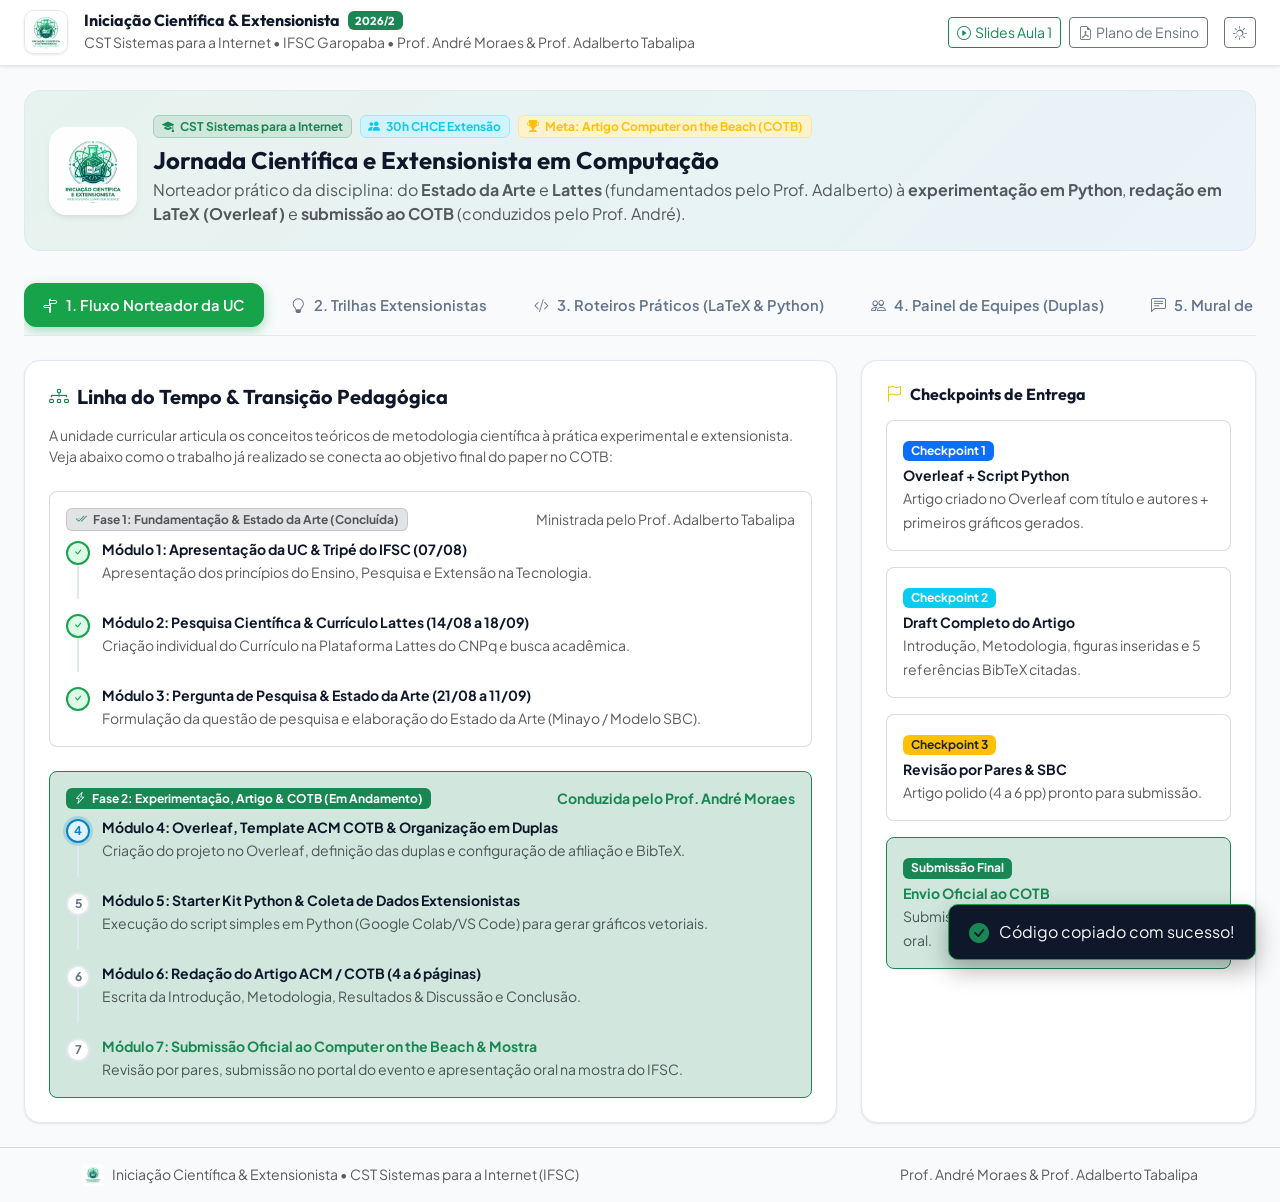
==== commit a13e8d6e: "feat(mural): implementa mural de recados e demandas com mensagens gerais e direcionadas por equipe" ====
--- a/2026-2/index.html
+++ b/2026-2/index.html
@@ -412,14 +412,17 @@
       <button class="tab-btn" onclick="switchTab('tab-projetos')">
         <i class="bi bi-people"></i> 4. Painel de Equipes (Duplas)
       </button>
+      <button class="tab-btn" onclick="switchTab('tab-mural')">
+        <i class="bi bi-chat-left-text"></i> 5. Mural de Recados &amp; Demandas
+      </button>
       <button class="tab-btn" onclick="switchTab('tab-avaliacao')">
-        <i class="bi bi-calculator"></i> 5. Sistema de Avaliação
+        <i class="bi bi-calculator"></i> 6. Sistema de Avaliação
       </button>
       <button class="tab-btn" onclick="switchTab('tab-acervo')">
-        <i class="bi bi-journal-bookmark"></i> 6. Acervo &amp; Links
+        <i class="bi bi-journal-bookmark"></i> 7. Acervo &amp; Links
       </button>
       <button class="tab-btn docente-only" id="tabBtnDocente" onclick="switchTab('tab-docente')" style="border-color: rgba(217, 119, 6, 0.45); color: #d97706;" title="Área restrita de gestão docente">
-        <i class="bi bi-shield-lock-fill text-warning"></i> 7. Painel Docente <span class="badge bg-danger-subtle text-danger ms-1" style="font-size: 0.65rem;">Restrito</span>
+        <i class="bi bi-shield-lock-fill text-warning"></i> 8. Painel Docente <span class="badge bg-danger-subtle text-danger ms-1" style="font-size: 0.65rem;">Restrito</span>
       </button>
     </div>
 
@@ -1114,7 +1117,85 @@
     </section>
 
     <!-- ========================================== -->
-    <!-- ABA 5: SISTEMA DE AVALIAÇÃO -->
+    <!-- ABA 5: MURAL DE RECADOS & DEMANDAS -->
+    <!-- ========================================== -->
+    <section id="tab-mural" class="tab-content d-none">
+      <!-- Banner de Cabeçalho do Mural -->
+      <div class="card border-0 shadow-sm rounded-4 p-4 mb-4" style="background: linear-gradient(135deg, rgba(22, 163, 74, 0.08) 0%, rgba(2, 132, 199, 0.08) 100%); border-left: 5px solid var(--ifsc-green, #16a34a) !important;">
+        <div class="d-flex justify-content-between align-items-center flex-wrap gap-3">
+          <div>
+            <div class="d-flex align-items-center gap-2 mb-1">
+              <span class="badge bg-success text-white px-2.5 py-1">
+                <i class="bi bi-chat-dots-fill me-1"></i> Comunicação Assíncrona &amp; Articulação
+              </span>
+              <span class="badge bg-light text-secondary border">Mural da UC</span>
+            </div>
+            <h3 class="h4 font-title fw-bold text-main mb-1">
+              Mural de Recados &amp; Demandas da Iniciação Científica
+            </h3>
+            <p class="text-muted small mb-0">
+              Espaço compartilhado para orientações docentes, pedidos de preenchimento de formulários de pesquisa, trocas de dados entre duplas e avisos pontuais.
+            </p>
+          </div>
+          <div class="d-flex gap-2 flex-wrap">
+            <button type="button" class="btn btn-outline-secondary btn-sm" onclick="ICE.carregarRecados()" title="Atualizar recados agora">
+              <i class="bi bi-arrow-clockwise me-1"></i> Atualizar
+            </button>
+            <button type="button" class="btn btn-success btn-sm fw-bold shadow-sm" onclick="ICE.abrirModalNovoRecado()">
+              <i class="bi bi-plus-circle-fill me-1"></i> + Novo Recado / Demanda
+            </button>
+          </div>
+        </div>
+      </div>
+
+      <!-- Barra de Filtros e Categorias -->
+      <div class="card border-0 shadow-sm rounded-3 p-3 mb-4 bg-surface">
+        <div class="row g-2 align-items-center">
+          <div class="col-md-7">
+            <div class="d-flex align-items-center gap-2 flex-wrap">
+              <span class="text-muted small fw-bold me-1"><i class="bi bi-funnel"></i> Filtrar Audiência:</span>
+              <div class="btn-group btn-group-sm" role="group" id="mural-audiencia-filtros">
+                <button type="button" class="btn btn-primary active" onclick="ICE.filtrarMural('todos', this)">
+                  Todos Visíveis (<span id="count-mural-todos">0</span>)
+                </button>
+                <button type="button" class="btn btn-outline-warning" onclick="ICE.filtrarMural('docente', this)">
+                  <i class="bi bi-megaphone-fill me-1"></i> Avisos Docentes (<span id="count-mural-docente">0</span>)
+                </button>
+                <button type="button" class="btn btn-outline-info" onclick="ICE.filtrarMural('minha_equipe', this)">
+                  <i class="bi bi-lock-fill me-1"></i> Minha Equipe / Direcionados (<span id="count-mural-direcionados">0</span>)
+                </button>
+                <button type="button" class="btn btn-outline-secondary" onclick="ICE.filtrarMural('geral', this)">
+                  <i class="bi bi-globe me-1"></i> Gerais da Turma (<span id="count-mural-geral">0</span>)
+                </button>
+              </div>
+            </div>
+          </div>
+          <div class="col-md-5">
+            <div class="d-flex align-items-center justify-content-md-end gap-2">
+              <label for="filtro-mural-categoria" class="form-label mb-0 small text-muted fw-bold text-nowrap">
+                Categoria:
+              </label>
+              <select id="filtro-mural-categoria" class="form-select form-select-sm" style="max-width: 220px;" onchange="ICE.aplicarFiltroCategoriaMural(this.value)">
+                <option value="todas">Todas as categorias</option>
+                <option value="aviso">📢 Avisos Oficiais</option>
+                <option value="pesquisa_dados">📊 Coleta de Dados &amp; Formulários</option>
+                <option value="articulacao">🤝 Articulação entre Equipes</option>
+                <option value="duvida">❓ Dúvidas &amp; Mentoria</option>
+                <option value="material">📚 Materiais &amp; Referências</option>
+              </select>
+            </div>
+          </div>
+        </div>
+      </div>
+
+      <!-- Container do Mural Dinâmico (Bloco Docente + Bloco Estudantes) -->
+      <div id="mural-recados-container">
+        <!-- Renderizado dinamicamente por ice-live.js -->
+      </div>
+    </section>
+
+    <!-- ========================================== -->
+    <!-- ABA 6: SISTEMA DE AVALIAÇÃO -->
     <!-- ========================================== -->
     <section id="tab-avaliacao" class="tab-content d-none">
       <div class="row g-4">
@@ -1182,7 +1263,7 @@
     </section>
 
     <!-- ========================================== -->
-    <!-- ABA 6: ACERVO & LINKS ÚTEIS -->
+    <!-- ABA 7: ACERVO & LINKS ÚTEIS -->
     <!-- ========================================== -->
     <section id="tab-acervo" class="tab-content d-none">
       <div class="section-card mb-4">
@@ -1265,7 +1346,7 @@
     </section>
 
     <!-- ========================================== -->
-    <!-- ABA 7: PAINEL DE GESTÃO DOCENTE (RESTRITO) -->
+    <!-- ABA 8: PAINEL DE GESTÃO DOCENTE (RESTRITO) -->
     <!-- ========================================== -->
     <section id="tab-docente" class="tab-content d-none docente-only">
 
@@ -1517,6 +1598,9 @@
       const activeBtn = Array.from(document.querySelectorAll('.tab-btn')).find(b => b.getAttribute('onclick').includes(tabId));
       if (activeBtn) activeBtn.classList.add('active');
 
+      if (tabId === 'tab-mural' && window.ICE && typeof window.ICE.renderizarMural === 'function') {
+        window.ICE.renderizarMural();
+      }
       if (tabId === 'tab-docente' && window.ICE && typeof window.ICE.renderizarPainelDocente === 'function') {
         window.ICE.renderizarPainelDocente();
       }
--- a/2026-2/ice-live.css
+++ b/2026-2/ice-live.css
@@ -482,5 +482,113 @@
   border-radius: 999px;
 }
 
-
-
+/* ==========================================
+   MURAL DE RECADOS & DEMANDAS
+   ========================================== */
+.mural-bloco {
+  background: var(--bg-surface, #ffffff);
+  border: 1px solid var(--border-color, #e2e8f0);
+  border-radius: 14px;
+  padding: 1.25rem;
+  margin-bottom: 1.5rem;
+}
+
+.mural-bloco-docente {
+  border-left: 4px solid #f59e0b;
+  background: linear-gradient(180deg, rgba(245, 158, 11, 0.03) 0%, var(--bg-surface, #ffffff) 100%);
+}
+
+.mural-bloco-equipes {
+  border-left: 4px solid var(--ifsc-green, #16a34a);
+}
+
+.mural-card {
+  background: var(--bg-surface, #ffffff);
+  border: 1px solid var(--border-color, #e2e8f0);
+  border-radius: 12px;
+  padding: 1.15rem;
+  display: flex;
+  flex-direction: column;
+  justify-content: space-between;
+  height: 100%;
+  transition: transform 0.18s ease, box-shadow 0.18s ease;
+}
+
+.mural-card:hover {
+  transform: translateY(-2px);
+  box-shadow: 0 8px 16px -4px rgba(0, 0, 0, 0.08);
+}
+
+.mural-card.border-docente {
+  border-top: 3.5px solid #f59e0b;
+}
+
+.mural-card.border-direcionado {
+  border-top: 3.5px solid #0284c7;
+  background: linear-gradient(180deg, rgba(2, 132, 199, 0.02) 0%, var(--bg-surface, #ffffff) 100%);
+}
+
+.mural-card.border-geral {
+  border-top: 3.5px solid #16a34a;
+}
+
+.mural-card-title {
+  font-size: 1.02rem;
+  font-weight: 700;
+  color: var(--text-main, #0f172a);
+  margin-top: 0.35rem;
+  margin-bottom: 0.45rem;
+  line-height: 1.35;
+}
+
+.mural-card-corpo {
+  font-size: 0.88rem;
+  color: var(--text-muted, #475569);
+  line-height: 1.55;
+  white-space: pre-line;
+  margin-bottom: 0.85rem;
+}
+
+.mural-badge-fixado {
+  background: rgba(245, 158, 11, 0.15);
+  color: #b45309;
+  border: 1px solid rgba(245, 158, 11, 0.3);
+  font-size: 0.72rem;
+  font-weight: 700;
+  padding: 0.2rem 0.5rem;
+  border-radius: 999px;
+}
+
+.mural-badge-direcionado {
+  background: rgba(2, 132, 199, 0.12);
+  color: #0369a1;
+  border: 1px solid rgba(2, 132, 199, 0.3);
+  font-size: 0.72rem;
+  font-weight: 700;
+  padding: 0.2rem 0.5rem;
+  border-radius: 999px;
+}
+
+.mural-badge-geral {
+  background: rgba(22, 163, 74, 0.12);
+  color: #15803d;
+  border: 1px solid rgba(22, 163, 74, 0.25);
+  font-size: 0.72rem;
+  font-weight: 600;
+  padding: 0.2rem 0.5rem;
+  border-radius: 999px;
+}
+
+.mural-badge-categoria {
+  font-size: 0.72rem;
+  font-weight: 600;
+  padding: 0.2rem 0.5rem;
+  border-radius: 6px;
+  background: var(--bg-surface-alt, #f1f5f9);
+  border: 1px solid var(--border-color, #cbd5e1);
+  color: var(--text-main, #0f172a);
+}
+
+
+
+
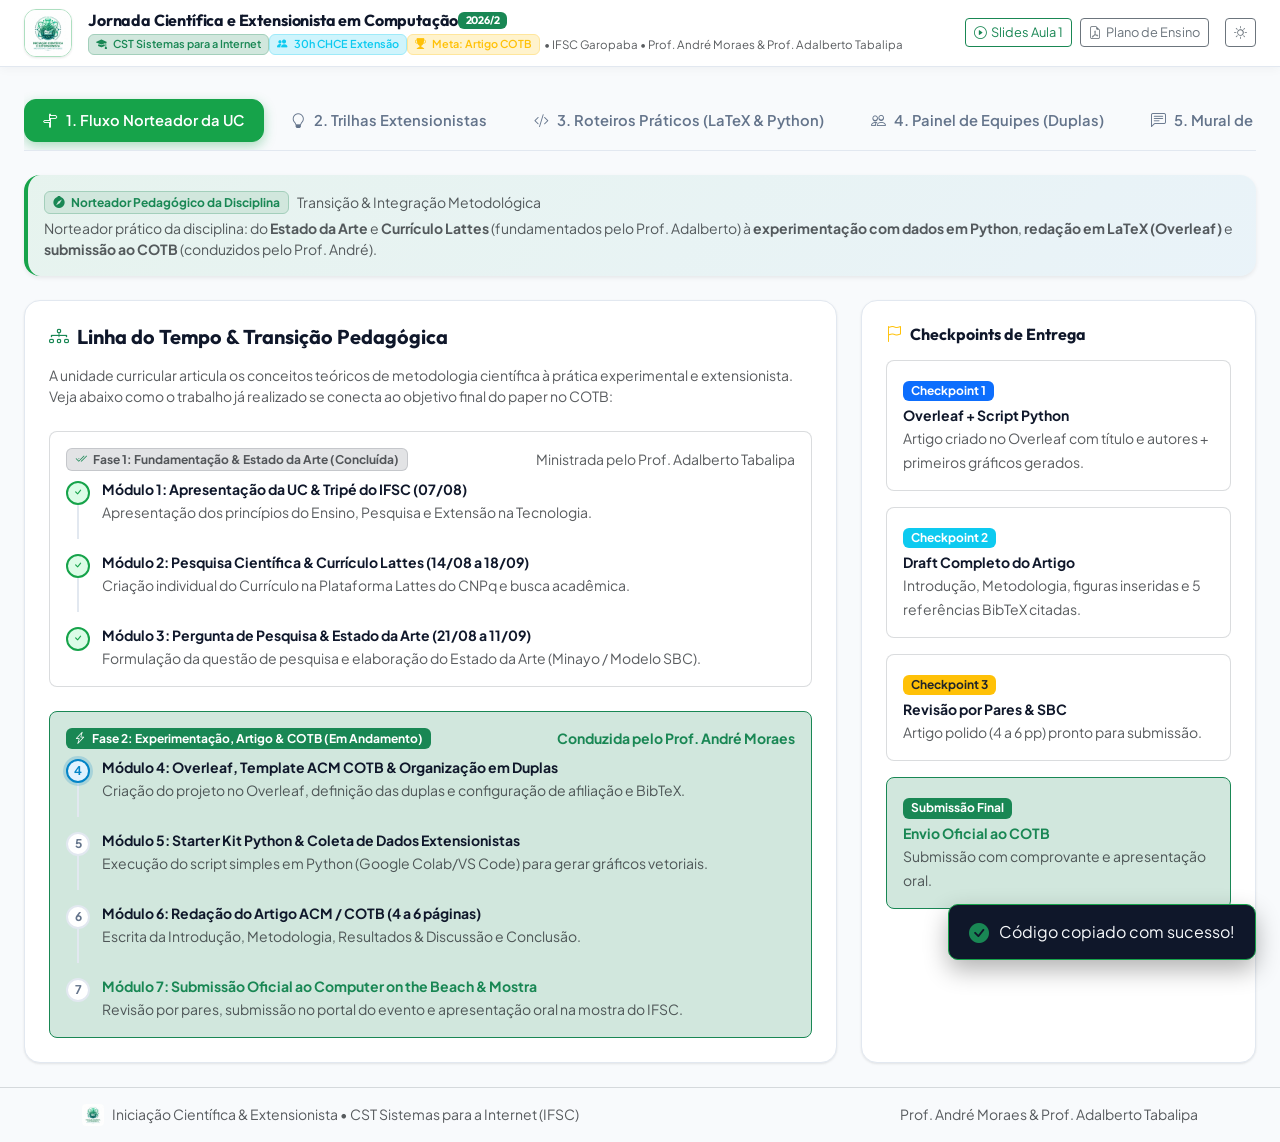
==== commit c6dac786: "refactor(layout): unifica identidade visual e badges no topo fixo e remove hero-banner redundante" ====
--- a/2026-2/index.html
+++ b/2026-2/index.html
@@ -97,35 +97,28 @@
       position: sticky;
       top: 0;
       z-index: 1030;
-      padding: 0.65rem 0;
-      box-shadow: var(--shadow-sm);
+      padding: 0.55rem 0;
+      box-shadow: 0 2px 10px rgba(0, 0, 0, 0.04);
+      backdrop-filter: blur(8px);
     }
 
     .header-logo {
-      width: 44px;
-      height: 44px;
-      border-radius: 10px;
+      width: 48px;
+      height: 48px;
+      border-radius: 12px;
       object-fit: cover;
       box-shadow: var(--shadow-sm);
-      border: 1px solid var(--border-color);
-    }
-
-    /* Hero Banner */
+      border: 1.5px solid rgba(22, 163, 74, 0.35);
+      flex-shrink: 0;
+    }
+
+    /* Hero Banner (mantido para compatibilidade pontual) */
     .hero-banner {
       background: linear-gradient(135deg, rgba(22, 163, 74, 0.08) 0%, rgba(2, 132, 199, 0.06) 100%);
       border: 1px solid var(--border-color);
       border-radius: var(--radius-lg);
-      padding: 1.5rem;
+      padding: 1.25rem;
       position: relative;
-    }
-
-    .hero-logo-large {
-      width: 88px;
-      height: 88px;
-      border-radius: 18px;
-      object-fit: cover;
-      box-shadow: var(--shadow-md);
-      border: 2px solid white;
     }
 
     /* Navegação Principal em Abas */
@@ -344,30 +337,45 @@
     <span id="toast-msg">Código copiado com sucesso!</span>
   </div>
 
-  <!-- Header Superior -->
+  <!-- Header Superior Fixo com Identidade Visual Integrada -->
   <header class="app-header">
     <div class="container-fluid px-lg-4">
-      <div class="d-flex align-items-center justify-content-between">
+      <div class="d-flex align-items-center justify-content-between flex-wrap gap-2">
+        <!-- Arte da Disciplina, Título & Badges Institucionais -->
         <div class="d-flex align-items-center gap-3">
-          <img src="logo-ice.jpg" alt="Logo Iniciação Científica IFSC" class="header-logo">
+          <img src="logo-ice.jpg" alt="Logo Iniciação Científica e Extensionista IFSC" class="header-logo" title="Iniciação Científica & Extensionista - IFSC Garopaba">
           <div>
-            <h1 class="h6 mb-0 font-title fw-bold d-flex align-items-center gap-2">
-              Iniciação Científica & Extensionista 
-              <span class="badge bg-success text-white" style="font-size: 0.72rem;">2026/2</span>
-            </h1>
-            <small class="text-muted d-none d-md-inline">CST Sistemas para a Internet • IFSC Garopaba • Prof. André Moraes & Prof. Adalberto Tabalipa</small>
-          </div>
-        </div>
-
-        <div class="d-flex align-items-center gap-2">
-          <a href="aula-1-introducao/index.html" class="btn btn-sm btn-outline-success d-inline-flex align-items-center gap-1">
+            <div class="d-flex align-items-center flex-wrap gap-2 mb-1">
+              <h1 class="h6 mb-0 font-title fw-bold text-main d-flex align-items-center gap-1.5" style="letter-spacing: -0.01em;">
+                Jornada Científica e Extensionista em Computação
+                <span class="badge bg-success text-white" style="font-size: 0.68rem; padding: 0.2rem 0.45rem;">2026/2</span>
+              </h1>
+            </div>
+            <div class="d-flex align-items-center flex-wrap gap-1.5">
+              <span class="badge bg-success-subtle text-success border border-success-subtle fw-semibold" style="font-size: 0.68rem;">
+                <i class="bi bi-mortarboard-fill me-1"></i> CST Sistemas para a Internet
+              </span>
+              <span class="badge bg-info-subtle text-info border border-info-subtle fw-semibold" style="font-size: 0.68rem;">
+                <i class="bi bi-people-fill me-1"></i> 30h CHCE Extensão
+              </span>
+              <span class="badge bg-warning-subtle text-warning border border-warning-subtle fw-semibold d-none d-md-inline" style="font-size: 0.68rem;">
+                <i class="bi bi-trophy-fill me-1"></i> Meta: Artigo COTB
+              </span>
+              <small class="text-muted ms-1 d-none d-xl-inline" style="font-size: 0.72rem;">• IFSC Garopaba • Prof. André Moraes &amp; Prof. Adalberto Tabalipa</small>
+            </div>
+          </div>
+        </div>
+
+        <!-- Links Rápidos, Login Google & Tema -->
+        <div class="d-flex align-items-center gap-2 flex-wrap ms-auto">
+          <a href="aula-1-introducao/index.html" class="btn btn-sm btn-outline-success d-inline-flex align-items-center gap-1 py-1 px-2.5" style="font-size: 0.8rem;">
             <i class="bi bi-play-circle"></i> <span class="d-none d-sm-inline">Slides Aula 1</span>
           </a>
-          <a href="plano_de_ensino.pdf" target="_blank" class="btn btn-sm btn-outline-secondary d-inline-flex align-items-center gap-1">
+          <a href="plano_de_ensino.pdf" target="_blank" class="btn btn-sm btn-outline-secondary d-inline-flex align-items-center gap-1 py-1 px-2.5" style="font-size: 0.8rem;">
             <i class="bi bi-file-earmark-pdf"></i> <span class="d-none d-sm-inline">Plano de Ensino</span>
           </a>
           <div id="ice-auth"></div>
-          <button class="btn btn-sm btn-outline-secondary" id="theme-toggle" title="Alternar Tema Claro/Escuro">
+          <button class="btn btn-sm btn-outline-secondary py-1 px-2" id="theme-toggle" title="Alternar Tema Claro/Escuro" style="font-size: 0.8rem;">
             <i class="bi bi-sun"></i>
           </button>
         </div>
@@ -377,26 +385,6 @@
 
   <!-- Container Principal -->
   <main class="container-fluid px-lg-4 py-4 flex-grow-1">
-
-    <!-- Hero Banner com Identidade Visual & Norteador -->
-    <div class="hero-banner mb-4">
-      <div class="row align-items-center g-3">
-        <div class="col-auto">
-          <img src="logo-ice.jpg" alt="Logotipo Oficial ICE IFSC" class="hero-logo-large">
-        </div>
-        <div class="col">
-          <div class="d-flex flex-wrap gap-2 mb-2">
-            <span class="badge bg-success-subtle text-success border border-success-subtle fw-bold"><i class="bi bi-mortarboard-fill me-1"></i> CST Sistemas para a Internet</span>
-            <span class="badge bg-info-subtle text-info border border-info-subtle fw-bold"><i class="bi bi-people-fill me-1"></i> 30h CHCE Extensão</span>
-            <span class="badge bg-warning-subtle text-warning border border-warning-subtle fw-bold"><i class="bi bi-trophy-fill me-1"></i> Meta: Artigo Computer on the Beach (COTB)</span>
-          </div>
-          <h2 class="h4 font-title fw-bold text-main mb-1">Jornada Científica e Extensionista em Computação</h2>
-          <p class="text-muted mb-0">
-            Norteador prático da disciplina: do <strong>Estado da Arte</strong> e <strong>Lattes</strong> (fundamentados pelo Prof. Adalberto) à <strong>experimentação em Python</strong>, <strong>redação em LaTeX (Overleaf)</strong> e <strong>submissão ao COTB</strong> (conduzidos pelo Prof. André).
-          </p>
-        </div>
-      </div>
-    </div>
 
     <!-- Navegação Principal por Abas -->
     <div class="nav-tabs-custom mb-4">
@@ -430,6 +418,19 @@
     <!-- ABA 1: FLUXO NORTEADOR DA DISCIPLINA -->
     <!-- ========================================== -->
     <section id="tab-fluxo" class="tab-content">
+      <!-- Banner Didático de Boas-Vindas e Transição -->
+      <div class="card border-0 shadow-sm rounded-4 p-3 mb-4" style="background: linear-gradient(135deg, rgba(22, 163, 74, 0.08) 0%, rgba(2, 132, 199, 0.06) 100%); border-left: 4.5px solid var(--ifsc-green, #16a34a) !important;">
+        <div class="d-flex align-items-center gap-2 mb-1">
+          <span class="badge bg-success-subtle text-success border border-success-subtle fw-bold">
+            <i class="bi bi-compass-fill me-1"></i> Norteador Pedagógico da Disciplina
+          </span>
+          <span class="text-muted small">Transição &amp; Integração Metodológica</span>
+        </div>
+        <p class="text-muted small mb-0">
+          Norteador prático da disciplina: do <strong>Estado da Arte</strong> e <strong>Currículo Lattes</strong> (fundamentados pelo Prof. Adalberto) à <strong>experimentação com dados em Python</strong>, <strong>redação em LaTeX (Overleaf)</strong> e <strong>submissão ao COTB</strong> (conduzidos pelo Prof. André).
+        </p>
+      </div>
+
       <div class="row g-4">
         <div class="col-lg-8">
           <div class="section-card h-100">
@@ -1651,7 +1652,7 @@
 
   <!-- Camada Dinâmica & Gestão de Equipes -->
   <script src="ice-config.js"></script>
-  <script src="ice-live.js"></script>
+  <script src="ice-live.js?v=20261107-4"></script>
 </body>
 
 </html>
--- a/2026-2/ice-live.css
+++ b/2026-2/ice-live.css
@@ -91,7 +91,8 @@
   gap: 0.35rem;
 }
 
-.form-control-ice, .form-select-ice {
+.form-control-ice,
+.form-select-ice {
   border-radius: 8px;
   border: 1px solid var(--border-color, #cbd5e1);
   padding: 0.55rem 0.85rem;
@@ -101,7 +102,8 @@
   transition: border-color 0.15s ease-in-out, box-shadow 0.15s ease-in-out;
 }
 
-.form-control-ice:focus, .form-select-ice:focus {
+.form-control-ice:focus,
+.form-select-ice:focus {
   border-color: var(--ifsc-green, #16a34a);
   box-shadow: 0 0 0 3px rgba(22, 163, 74, 0.15);
   outline: none;
@@ -114,7 +116,7 @@
 
 .team-card:hover {
   transform: translateY(-3px);
-  box-shadow: 0 12px 20px -3px rgba(0,0,0,0.08);
+  box-shadow: 0 12px 20px -3px rgba(0, 0, 0, 0.08);
 }
 
 .team-card-actions {
@@ -125,10 +127,25 @@
 }
 
 /* Badge de Checkpoint */
-.badge-cp-1 { background-color: #3b82f6; color: #ffffff; }
-.badge-cp-2 { background-color: #8b5cf6; color: #ffffff; }
-.badge-cp-3 { background-color: #06b6d4; color: #ffffff; }
-.badge-cp-4 { background-color: #10b981; color: #ffffff; }
+.badge-cp-1 {
+  background-color: #3b82f6;
+  color: #ffffff;
+}
+
+.badge-cp-2 {
+  background-color: #8b5cf6;
+  color: #ffffff;
+}
+
+.badge-cp-3 {
+  background-color: #06b6d4;
+  color: #ffffff;
+}
+
+.badge-cp-4 {
+  background-color: #10b981;
+  color: #ffffff;
+}
 
 /* Vitrine de Temas Inspiradores */
 .tema-inspirador-card {
@@ -430,6 +447,7 @@
   background: rgba(220, 38, 38, 0.08);
   color: #dc2626;
 }
+
 .btn-card-action.btn-pdf:hover {
   background: #dc2626;
   color: #ffffff;
@@ -440,6 +458,7 @@
   background: var(--ifsc-green, #16a34a);
   color: #ffffff;
 }
+
 .btn-card-action.btn-primary-action:hover {
   background: var(--ifsc-green-hover, #15803d);
 }
@@ -449,6 +468,7 @@
   background: rgba(2, 132, 199, 0.08);
   color: #0284c7;
 }
+
 .btn-card-action.btn-blue:hover {
   background: #0284c7;
   color: #ffffff;
@@ -459,6 +479,7 @@
   background: rgba(124, 58, 237, 0.08);
   color: #7c3aed;
 }
+
 .btn-card-action.btn-purple:hover {
   background: #7c3aed;
   color: #ffffff;
@@ -587,8 +608,4 @@
   background: var(--bg-surface-alt, #f1f5f9);
   border: 1px solid var(--border-color, #cbd5e1);
   color: var(--text-main, #0f172a);
-}
-
-
-
-
+}
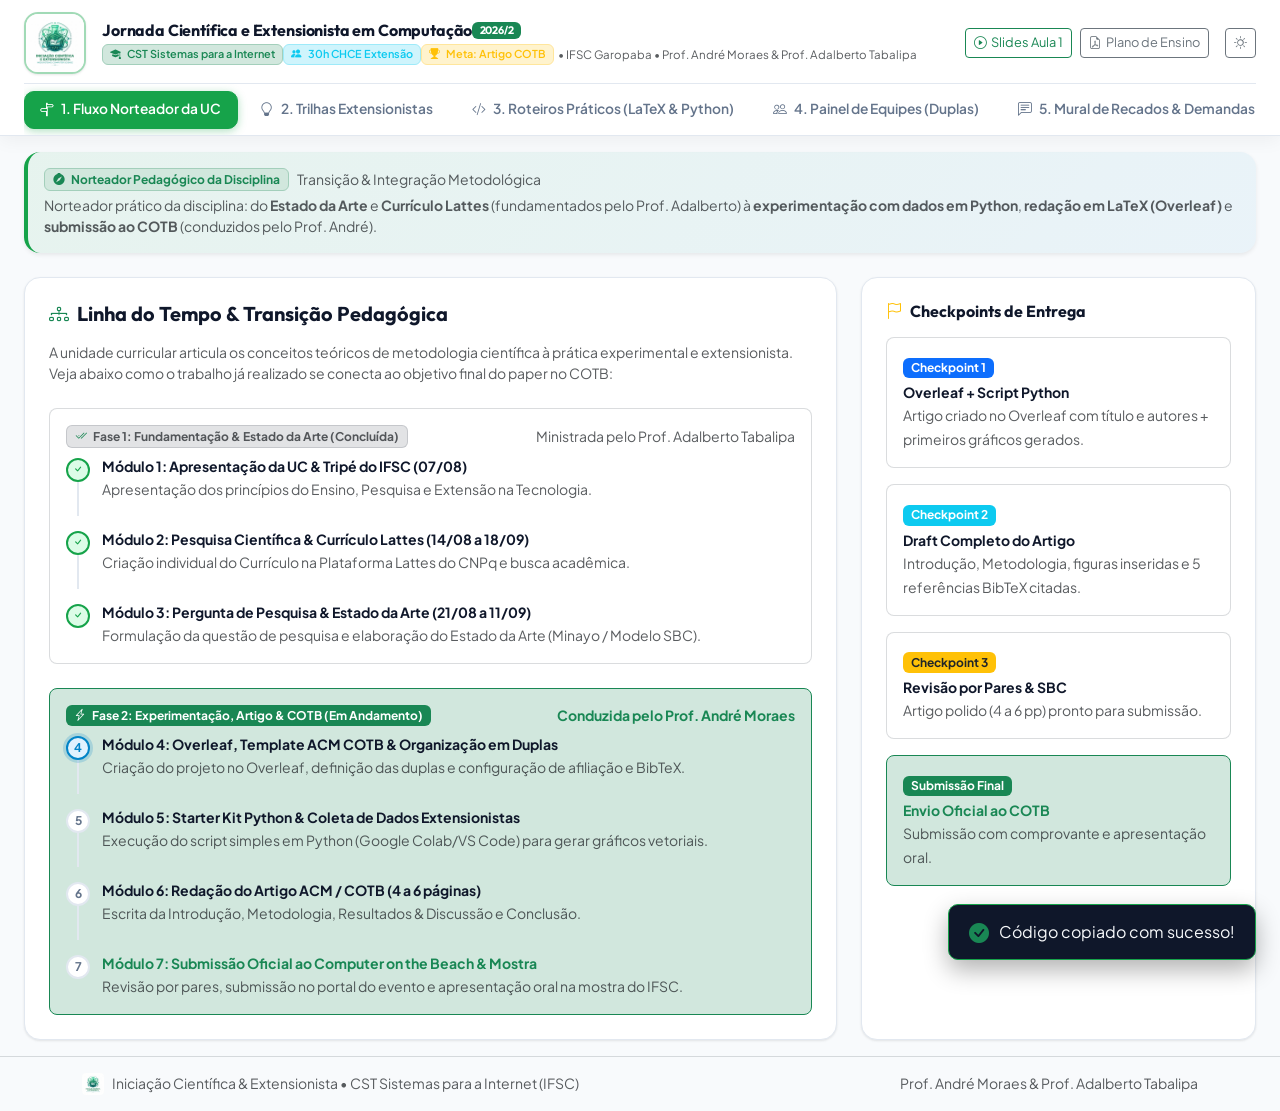
==== commit e3606e00: "feat(layout): acopla menu de abas na barra superior fixa e amplia logotipo da disciplina" ====
--- a/2026-2/index.html
+++ b/2026-2/index.html
@@ -90,26 +90,31 @@
     .font-title { font-family: var(--font-title); }
     .font-code { font-family: var(--font-code); }
 
-    /* Header */
+    /* Header Superior Fixo e Acoplado */
     .app-header {
       background: var(--bg-surface);
       border-bottom: 1px solid var(--border-color);
       position: sticky;
       top: 0;
       z-index: 1030;
-      padding: 0.55rem 0;
-      box-shadow: 0 2px 10px rgba(0, 0, 0, 0.04);
-      backdrop-filter: blur(8px);
+      padding: 0.75rem 0 0 0;
+      box-shadow: 0 4px 18px rgba(0, 0, 0, 0.05);
+      backdrop-filter: blur(12px);
+      -webkit-backdrop-filter: blur(12px);
     }
 
     .header-logo {
-      width: 48px;
-      height: 48px;
-      border-radius: 12px;
+      width: 62px;
+      height: 62px;
+      border-radius: 14px;
       object-fit: cover;
       box-shadow: var(--shadow-sm);
-      border: 1.5px solid rgba(22, 163, 74, 0.35);
+      border: 2px solid rgba(22, 163, 74, 0.4);
       flex-shrink: 0;
+      transition: transform 0.2s ease;
+    }
+    .header-logo:hover {
+      transform: scale(1.03);
     }
 
     /* Hero Banner (mantido para compatibilidade pontual) */
@@ -121,12 +126,13 @@
       position: relative;
     }
 
-    /* Navegação Principal em Abas */
+    /* Navegação Principal em Abas (Acoplada ao Header Fixo) */
     .nav-tabs-custom {
       display: flex;
-      gap: 0.5rem;
-      border-bottom: 1px solid var(--border-color);
-      padding: 0.5rem 0;
+      gap: 0.4rem;
+      border-top: 1px solid var(--border-color);
+      padding: 0.42rem 0;
+      margin-top: 0.55rem;
       overflow-x: auto;
       scrollbar-width: none;
     }
@@ -136,15 +142,15 @@
       background: transparent;
       border: 1px solid transparent;
       color: var(--text-muted);
-      padding: 0.6rem 1.15rem;
-      border-radius: 12px;
+      padding: 0.48rem 0.95rem;
+      border-radius: 10px;
       font-weight: 600;
-      font-size: 0.92rem;
+      font-size: 0.86rem;
       display: inline-flex;
       align-items: center;
-      gap: 0.5rem;
+      gap: 0.45rem;
       cursor: pointer;
-      transition: all 0.2s ease;
+      transition: all 0.18s ease;
       white-space: nowrap;
     }
 
@@ -158,7 +164,7 @@
       background: var(--ifsc-green);
       color: white !important;
       border-color: var(--ifsc-green);
-      box-shadow: 0 4px 12px rgba(22, 163, 74, 0.35);
+      box-shadow: 0 2px 8px rgba(22, 163, 74, 0.35);
     }
 
     /* Cards e Containers */
@@ -337,9 +343,10 @@
     <span id="toast-msg">Código copiado com sucesso!</span>
   </div>
 
-  <!-- Header Superior Fixo com Identidade Visual Integrada -->
+  <!-- Header Superior Fixo com Identidade Visual & Menu de Abas Acoplado -->
   <header class="app-header">
     <div class="container-fluid px-lg-4">
+      <!-- Linha 1: Branding, Badges & Ações Rápidas -->
       <div class="d-flex align-items-center justify-content-between flex-wrap gap-2">
         <!-- Arte da Disciplina, Título & Badges Institucionais -->
         <div class="d-flex align-items-center gap-3">
@@ -380,39 +387,39 @@
           </button>
         </div>
       </div>
+
+      <!-- Linha 2: Menu Principal por Abas Acoplado na Barra Superior Fixa -->
+      <div class="nav-tabs-custom">
+        <button class="tab-btn active" onclick="switchTab('tab-fluxo')">
+          <i class="bi bi-signpost-split"></i> 1. Fluxo Norteador da UC
+        </button>
+        <button class="tab-btn" onclick="switchTab('tab-trilhas')">
+          <i class="bi bi-lightbulb"></i> 2. Trilhas Extensionistas
+        </button>
+        <button class="tab-btn" onclick="switchTab('tab-roteiros')">
+          <i class="bi bi-code-slash"></i> 3. Roteiros Práticos (LaTeX &amp; Python)
+        </button>
+        <button class="tab-btn" onclick="switchTab('tab-projetos')">
+          <i class="bi bi-people"></i> 4. Painel de Equipes (Duplas)
+        </button>
+        <button class="tab-btn" onclick="switchTab('tab-mural')">
+          <i class="bi bi-chat-left-text"></i> 5. Mural de Recados &amp; Demandas
+        </button>
+        <button class="tab-btn" onclick="switchTab('tab-avaliacao')">
+          <i class="bi bi-calculator"></i> 6. Sistema de Avaliação
+        </button>
+        <button class="tab-btn" onclick="switchTab('tab-acervo')">
+          <i class="bi bi-journal-bookmark"></i> 7. Acervo &amp; Links
+        </button>
+        <button class="tab-btn docente-only" id="tabBtnDocente" onclick="switchTab('tab-docente')" style="border-color: rgba(217, 119, 6, 0.45); color: #d97706;" title="Área restrita de gestão docente">
+          <i class="bi bi-shield-lock-fill text-warning"></i> 8. Painel Docente <span class="badge bg-danger-subtle text-danger ms-1" style="font-size: 0.65rem;">Restrito</span>
+        </button>
+      </div>
     </div>
   </header>
 
   <!-- Container Principal -->
-  <main class="container-fluid px-lg-4 py-4 flex-grow-1">
-
-    <!-- Navegação Principal por Abas -->
-    <div class="nav-tabs-custom mb-4">
-      <button class="tab-btn active" onclick="switchTab('tab-fluxo')">
-        <i class="bi bi-signpost-split"></i> 1. Fluxo Norteador da UC
-      </button>
-      <button class="tab-btn" onclick="switchTab('tab-trilhas')">
-        <i class="bi bi-lightbulb"></i> 2. Trilhas Extensionistas
-      </button>
-      <button class="tab-btn" onclick="switchTab('tab-roteiros')">
-        <i class="bi bi-code-slash"></i> 3. Roteiros Práticos (LaTeX &amp; Python)
-      </button>
-      <button class="tab-btn" onclick="switchTab('tab-projetos')">
-        <i class="bi bi-people"></i> 4. Painel de Equipes (Duplas)
-      </button>
-      <button class="tab-btn" onclick="switchTab('tab-mural')">
-        <i class="bi bi-chat-left-text"></i> 5. Mural de Recados &amp; Demandas
-      </button>
-      <button class="tab-btn" onclick="switchTab('tab-avaliacao')">
-        <i class="bi bi-calculator"></i> 6. Sistema de Avaliação
-      </button>
-      <button class="tab-btn" onclick="switchTab('tab-acervo')">
-        <i class="bi bi-journal-bookmark"></i> 7. Acervo &amp; Links
-      </button>
-      <button class="tab-btn docente-only" id="tabBtnDocente" onclick="switchTab('tab-docente')" style="border-color: rgba(217, 119, 6, 0.45); color: #d97706;" title="Área restrita de gestão docente">
-        <i class="bi bi-shield-lock-fill text-warning"></i> 8. Painel Docente <span class="badge bg-danger-subtle text-danger ms-1" style="font-size: 0.65rem;">Restrito</span>
-      </button>
-    </div>
+  <main class="container-fluid px-lg-4 py-3 flex-grow-1">
 
     <!-- ========================================== -->
     <!-- ABA 1: FLUXO NORTEADOR DA DISCIPLINA -->
@@ -1652,7 +1659,7 @@
 
   <!-- Camada Dinâmica & Gestão de Equipes -->
   <script src="ice-config.js"></script>
-  <script src="ice-live.js?v=20261107-4"></script>
+  <script src="ice-live.js?v=20261107-5"></script>
 </body>
 
 </html>
